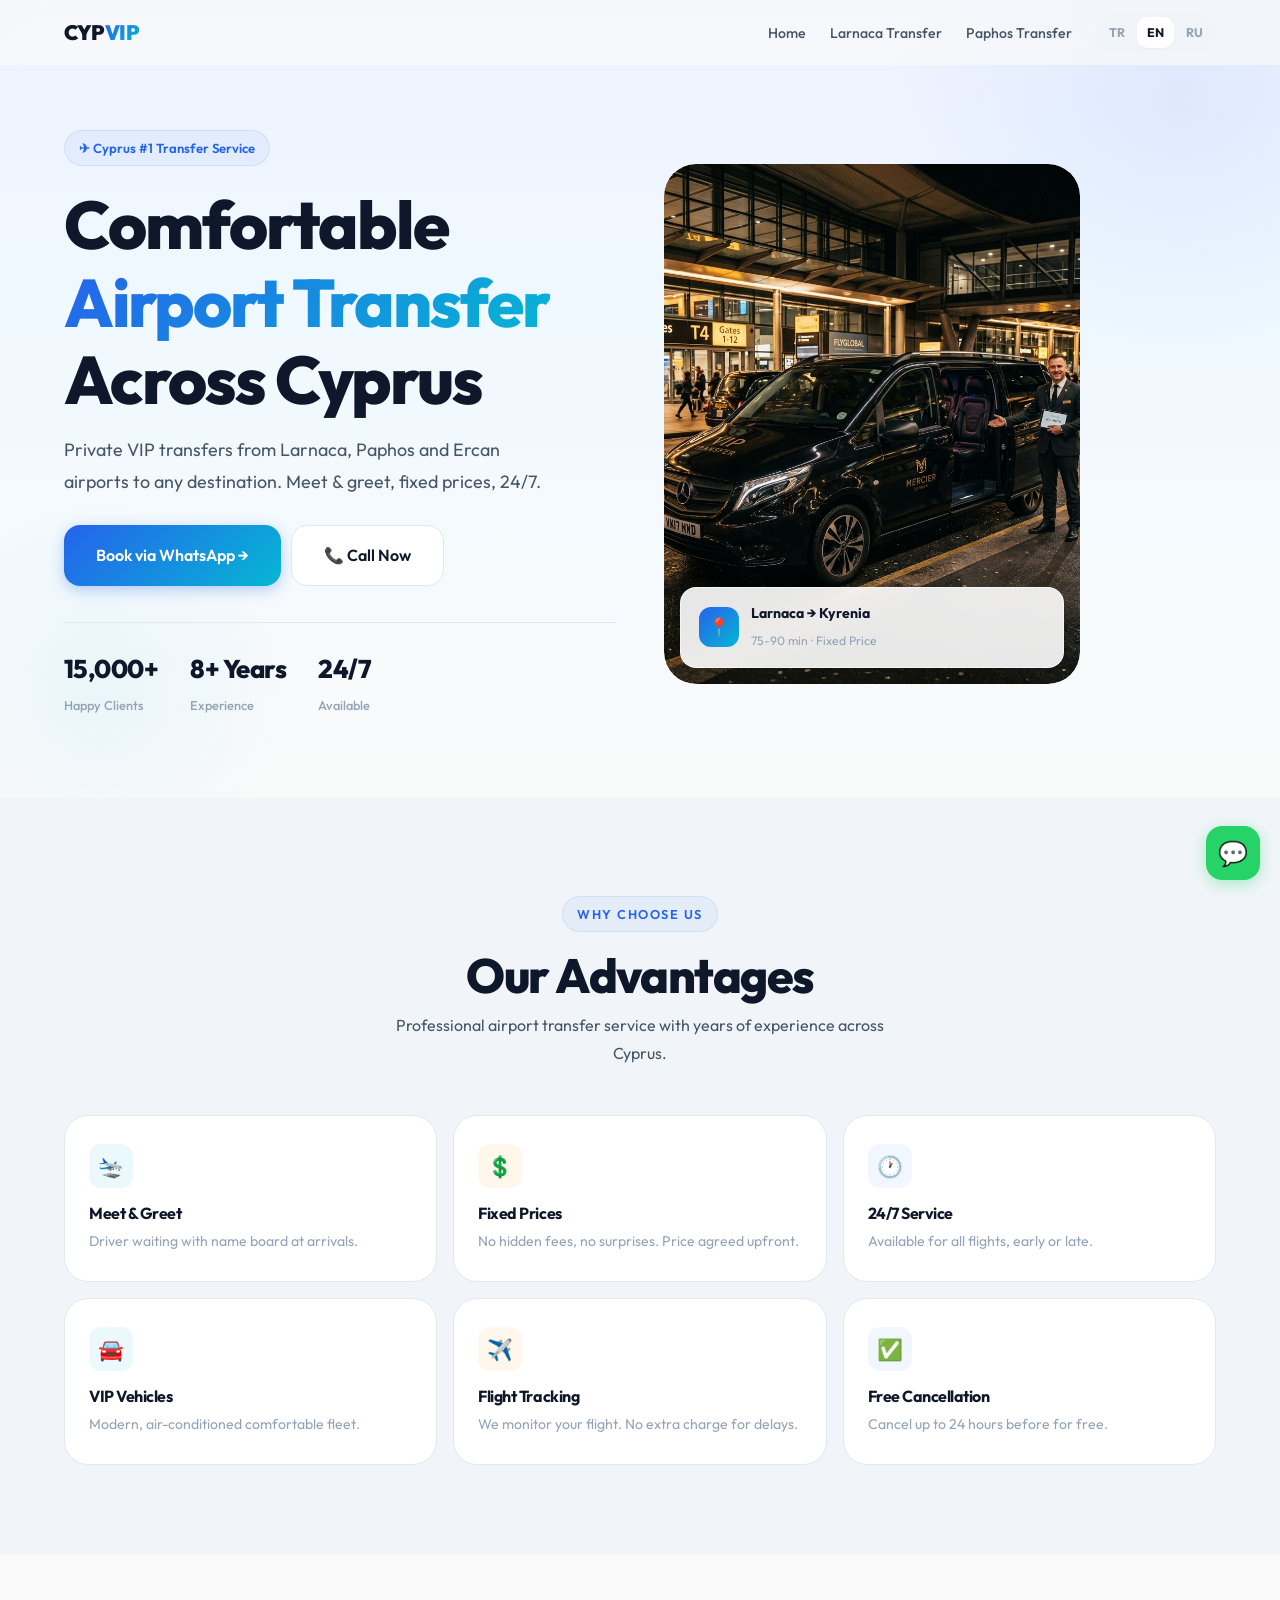
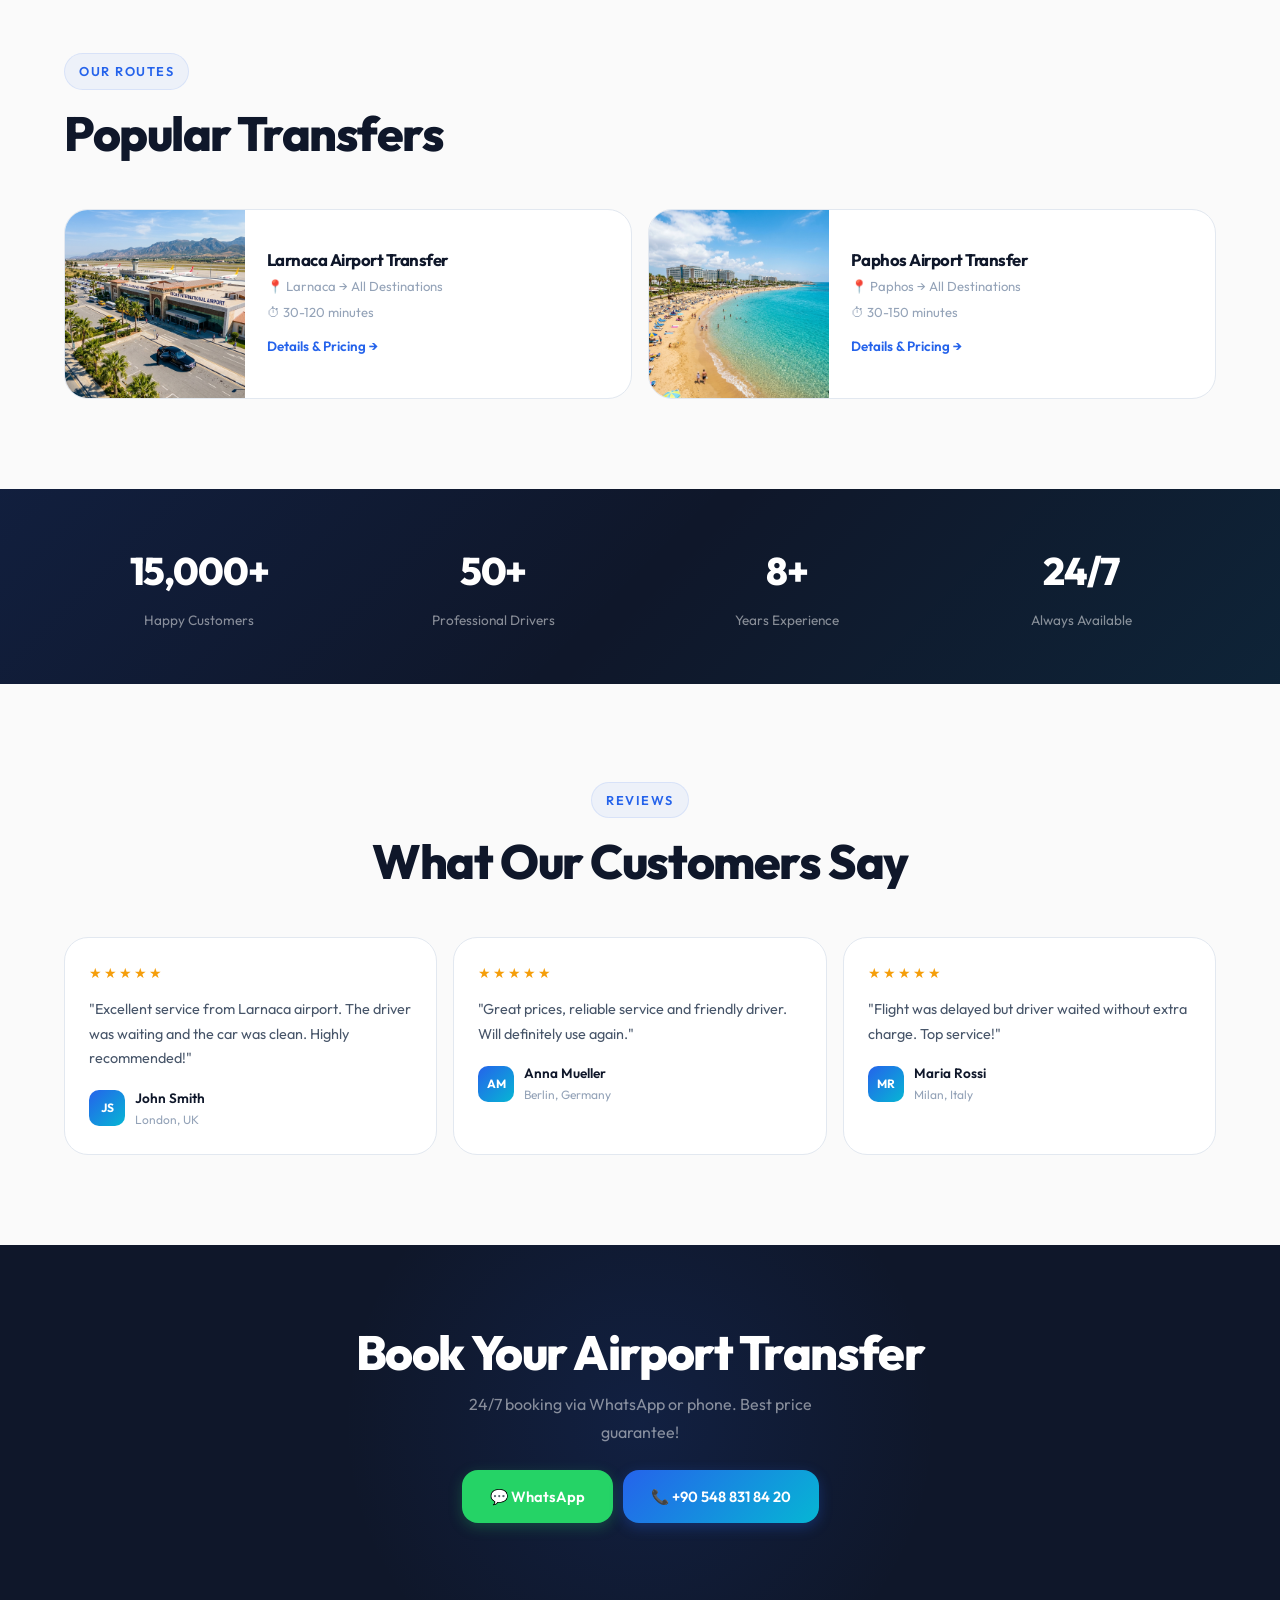
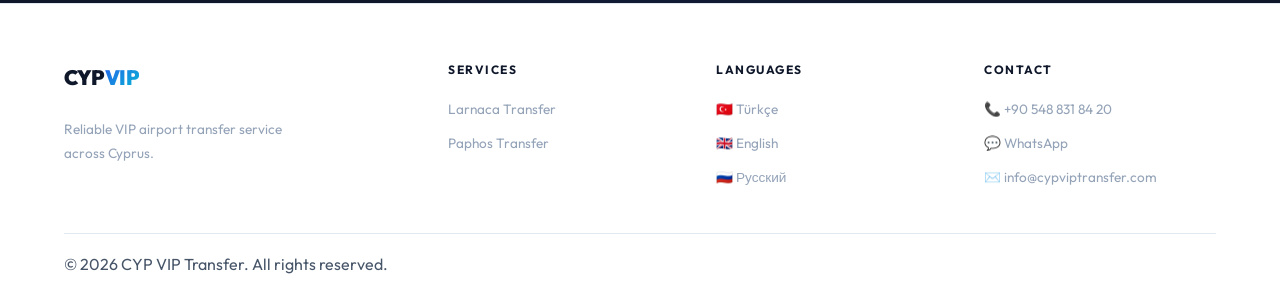
==== en/index.html @ f8912bef "Add files via upload" ====
<!DOCTYPE html>
<html lang="en">
<head>
  <meta charset="UTF-8">
  <meta name="viewport" content="width=device-width, initial-scale=1.0">
  <title>Cyprus Airport Transfer | VIP Airport Transfer Service | CYP VIP Transfer</title>
  <meta name="description" content="Cyprus airport transfer service. Larnaca airport transfer, Paphos airport transfer, Ercan airport transfer. Reliable VIP transfers across Cyprus.">
  <meta name="keywords" content="cyprus airport transfer, larnaca airport transfer, paphos airport transfer, ercan airport transfer">
  <meta name="robots" content="index, follow">
  <link rel="canonical" href="https://cypviptransfer.com/en/">
  <meta property="og:title" content="Cyprus Airport Transfer | CYP VIP Transfer">
  <meta property="og:description" content="Professional VIP airport transfer service in Cyprus. 24/7 service.">
  <meta property="og:url" content="https://cypviptransfer.com/en/">
  <meta property="og:type" content="website">
  <meta property="og:locale" content="en_US">
  <link rel="alternate" hreflang="tr" href="https://cypviptransfer.com/">
  <link rel="alternate" hreflang="en" href="https://cypviptransfer.com/en/">
  <link rel="alternate" hreflang="ru" href="https://cypviptransfer.com/ru/">
  <link rel="stylesheet" href="../style.css">
  <script type="application/ld+json">{"@context":"https://schema.org","@type":"LocalBusiness","name":"CYP VIP Transfer","url":"https://cypviptransfer.com","telephone":"+905488318420","areaServed":["Cyprus","Larnaca","Paphos","Ercan"],"serviceType":["Airport Transfer","VIP Transfer"],"openingHours":"Mo-Su 00:00-23:59"}</script>
</head>
<body>
<nav class="navbar" id="navbar"><div class="container nav-inner"><a href="/en/" class="nav-logo">CYP<span>VIP</span></a><ul class="nav-links" id="navLinks"><li><a href="/en/">Home</a></li><li><a href="/en/larnaca-airport-transfer.html">Larnaca Transfer</a></li><li><a href="/en/paphos-airport-transfer.html">Paphos Transfer</a></li><li><div class="lang-switcher"><a href="/">TR</a><a href="/en/" class="active">EN</a><a href="/ru/">RU</a></div></li></ul><button class="menu-toggle" id="menuToggle" aria-label="Menu"><span></span><span></span><span></span></button></div></nav>

<section class="hero">
  <div class="container hero-grid">
    <div class="hero-content">
      <div class="hero-tag">✈ Cyprus #1 Transfer Service</div>
      <h1>Comfortable <span class="gradient-text">Airport Transfer</span> Across Cyprus</h1>
      <p>Private VIP transfers from Larnaca, Paphos and Ercan airports to any destination. Meet & greet, fixed prices, 24/7.</p>
      <div class="hero-buttons">
        <a href="https://wa.me/905488318420?text=Hello,%20I%20need%20an%20airport%20transfer." class="btn btn-primary">Book via WhatsApp →</a>
        <a href="tel:+905488318420" class="btn btn-outline">📞 Call Now</a>
      </div>
      <div class="hero-stats">
        <div class="hero-stat-item"><strong>15,000+</strong><span>Happy Clients</span></div>
        <div class="hero-stat-item"><strong>8+ Years</strong><span>Experience</span></div>
        <div class="hero-stat-item"><strong>24/7</strong><span>Available</span></div>
      </div>
    </div>
    <div class="hero-visual">
      <img src="../images/hero-bg.png" alt="Cyprus VIP airport transfer vehicle" width="600" height="750">
      <div class="hero-float-card">
        <div class="hero-float-icon">📍</div>
        <div class="hf-text"><strong>Larnaca → Kyrenia</strong><span>75-90 min · Fixed Price</span></div>
      </div>
    </div>
  </div>
</section>

<section class="section section-alt">
  <div class="container">
    <div class="section-header center fade-up"><p class="section-label">Why Choose Us</p><h2>Our Advantages</h2><p>Professional airport transfer service with years of experience across Cyprus.</p></div>
    <div class="services-grid">
      <div class="service-card fade-up"><div class="service-icon teal">🛬</div><h3>Meet & Greet</h3><p>Driver waiting with name board at arrivals.</p></div>
      <div class="service-card fade-up"><div class="service-icon orange">💲</div><h3>Fixed Prices</h3><p>No hidden fees, no surprises. Price agreed upfront.</p></div>
      <div class="service-card fade-up"><div class="service-icon blue">🕐</div><h3>24/7 Service</h3><p>Available for all flights, early or late.</p></div>
      <div class="service-card fade-up"><div class="service-icon teal">🚘</div><h3>VIP Vehicles</h3><p>Modern, air-conditioned comfortable fleet.</p></div>
      <div class="service-card fade-up"><div class="service-icon orange">✈️</div><h3>Flight Tracking</h3><p>We monitor your flight. No extra charge for delays.</p></div>
      <div class="service-card fade-up"><div class="service-icon blue">✅</div><h3>Free Cancellation</h3><p>Cancel up to 24 hours before for free.</p></div>
    </div>
  </div>
</section>

<section class="section">
  <div class="container">
    <div class="section-header fade-up"><p class="section-label">Our Routes</p><h2>Popular Transfers</h2></div>
    <div class="routes-grid">
      <a href="/en/larnaca-airport-transfer.html" class="route-card fade-up">
        <div class="route-card-img"><img src="../images/ercan-airport.png" alt="Larnaca Airport Transfer" width="200" height="200"></div>
        <div class="route-card-body"><h3>Larnaca Airport Transfer</h3><div class="route-meta"><span>📍 Larnaca → All Destinations</span><span>⏱ 30-120 minutes</span></div><span class="route-cta">Details & Pricing →</span></div>
      </a>
      <a href="/en/paphos-airport-transfer.html" class="route-card fade-up">
        <div class="route-card-img"><img src="../images/iskele-beach.png" alt="Paphos Airport Transfer" width="200" height="200"></div>
        <div class="route-card-body"><h3>Paphos Airport Transfer</h3><div class="route-meta"><span>📍 Paphos → All Destinations</span><span>⏱ 30-150 minutes</span></div><span class="route-cta">Details & Pricing →</span></div>
      </a>
    </div>
  </div>
</section>

<section class="trust-bar"><div class="container"><div class="trust-grid">
<div class="trust-item fade-up"><strong>15,000+</strong><span>Happy Customers</span></div>
<div class="trust-item fade-up"><strong>50+</strong><span>Professional Drivers</span></div>
<div class="trust-item fade-up"><strong>8+</strong><span>Years Experience</span></div>
<div class="trust-item fade-up"><strong>24/7</strong><span>Always Available</span></div>
</div></div></section>

<section class="section">
  <div class="container">
    <div class="section-header center fade-up"><p class="section-label">Reviews</p><h2>What Our Customers Say</h2></div>
    <div class="testimonials-grid">
      <div class="testimonial-card fade-up"><div class="tc-stars">★★★★★</div><p class="tc-text">"Excellent service from Larnaca airport. The driver was waiting and the car was clean. Highly recommended!"</p><div class="tc-author"><div class="tc-avatar">JS</div><div><div class="tc-name">John Smith</div><div class="tc-loc">London, UK</div></div></div></div>
      <div class="testimonial-card fade-up"><div class="tc-stars">★★★★★</div><p class="tc-text">"Great prices, reliable service and friendly driver. Will definitely use again."</p><div class="tc-author"><div class="tc-avatar">AM</div><div><div class="tc-name">Anna Mueller</div><div class="tc-loc">Berlin, Germany</div></div></div></div>
      <div class="testimonial-card fade-up"><div class="tc-stars">★★★★★</div><p class="tc-text">"Flight was delayed but driver waited without extra charge. Top service!"</p><div class="tc-author"><div class="tc-avatar">MR</div><div><div class="tc-name">Maria Rossi</div><div class="tc-loc">Milan, Italy</div></div></div></div>
    </div>
  </div>
</section>

<section class="cta-section"><div class="container"><h2>Book Your Airport Transfer</h2><p>24/7 booking via WhatsApp or phone. Best price guarantee!</p><div class="cta-buttons"><a href="https://wa.me/905488318420" class="btn btn-whatsapp">💬 WhatsApp</a><a href="tel:+905488318420" class="btn btn-primary">📞 +90 548 831 84 20</a></div></div></section>

<footer class="footer"><div class="container"><div class="footer-grid"><div class="footer-brand"><a href="/en/" class="nav-logo">CYP<span>VIP</span></a><p>Reliable VIP airport transfer service across Cyprus.</p></div><div class="footer-col"><h4>Services</h4><ul><li><a href="/en/larnaca-airport-transfer.html">Larnaca Transfer</a></li><li><a href="/en/paphos-airport-transfer.html">Paphos Transfer</a></li></ul></div><div class="footer-col"><h4>Languages</h4><ul><li><a href="/">🇹🇷 Türkçe</a></li><li><a href="/en/">🇬🇧 English</a></li><li><a href="/ru/">🇷🇺 Русский</a></li></ul></div><div class="footer-col"><h4>Contact</h4><ul><li><a href="tel:+905488318420">📞 +90 548 831 84 20</a></li><li><a href="https://wa.me/905488318420">💬 WhatsApp</a></li><li><a href="mailto:info@cypviptransfer.com">✉️ info@cypviptransfer.com</a></li></ul></div></div><div class="footer-bottom"><p>&copy; 2026 CYP VIP Transfer. All rights reserved.</p></div></div></footer>
<a href="https://wa.me/905488318420" class="whatsapp-float" aria-label="WhatsApp" target="_blank" rel="noopener">💬</a>
<script>document.getElementById('menuToggle').addEventListener('click',()=>{document.getElementById('navLinks').classList.toggle('active');});window.addEventListener('scroll',()=>{document.getElementById('navbar').classList.toggle('scrolled',window.scrollY>50);});const o=new IntersectionObserver(e=>{e.forEach(el=>{if(el.isIntersecting){el.target.classList.add('visible');o.unobserve(el.target);}});},{threshold:0.1});document.querySelectorAll('.fade-up').forEach(el=>o.observe(el));</script>
</body>
</html>
---- style.css ----
/* ===== CYP VIP Transfer — Modern 2026 Design ===== */
@import url('https://fonts.googleapis.com/css2?family=Outfit:wght@300;400;500;600;700;800;900&display=swap');

:root {
  --bg: #fafafa;
  --bg-alt: #f1f5f9;
  --bg-card: #ffffff;
  --bg-dark: #0f172a;
  --primary: #0f172a;
  --blue: #2563eb;
  --cyan: #06b6d4;
  --violet: #7c3aed;
  --gradient: linear-gradient(135deg, #2563eb 0%, #06b6d4 100%);
  --gradient-v: linear-gradient(135deg, #7c3aed 0%, #2563eb 100%);
  --gradient-warm: linear-gradient(135deg, #f59e0b 0%, #ef4444 100%);
  --accent: #2563eb;
  --text: #0f172a;
  --text-secondary: #475569;
  --text-muted: #94a3b8;
  --border: #e2e8f0;
  --shadow-sm: 0 1px 2px rgba(0,0,0,0.04);
  --shadow-md: 0 4px 12px rgba(0,0,0,0.06);
  --shadow-lg: 0 8px 30px rgba(0,0,0,0.08);
  --shadow-xl: 0 20px 50px rgba(0,0,0,0.1);
  --shadow-glow: 0 0 40px rgba(37,99,235,0.15);
  --r: 16px;
  --r-lg: 24px;
  --r-xl: 32px;
  --r-full: 100px;
  --t: all 0.3s cubic-bezier(.4,0,.2,1);
  --font: 'Outfit', -apple-system, sans-serif;
}

*,*::before,*::after{box-sizing:border-box;margin:0;padding:0;}
html{scroll-behavior:smooth;}
body{font-family:var(--font);background:var(--bg);color:var(--text);line-height:1.7;overflow-x:hidden;-webkit-font-smoothing:antialiased;}
::-webkit-scrollbar{width:6px;}
::-webkit-scrollbar-track{background:var(--bg);}
::-webkit-scrollbar-thumb{background:var(--border);border-radius:3px;}

.container{max-width:1200px;margin:0 auto;padding:0 24px;}

/* Typography */
h1,h2,h3{font-family:var(--font);color:var(--primary);line-height:1.15;letter-spacing:-0.03em;}
h1{font-size:clamp(2.6rem,6vw,4.2rem);font-weight:800;}
h2{font-size:clamp(2rem,4vw,3rem);font-weight:800;}
h3{font-size:clamp(1.05rem,2vw,1.2rem);font-weight:700;}
p{color:var(--text-secondary);font-size:1rem;line-height:1.75;}
.gradient-text{background:var(--gradient);-webkit-background-clip:text;-webkit-text-fill-color:transparent;background-clip:text;}

.section-label{
  display:inline-flex;align-items:center;gap:6px;
  font-size:0.8rem;font-weight:600;text-transform:uppercase;letter-spacing:1.5px;
  color:var(--blue);background:rgba(37,99,235,0.06);
  padding:6px 14px;border-radius:var(--r-full);border:1px solid rgba(37,99,235,0.1);
  margin-bottom:16px;
}

/* Buttons */
.btn{
  display:inline-flex;align-items:center;gap:8px;
  padding:14px 28px;border-radius:var(--r);
  font-family:var(--font);font-weight:600;font-size:0.92rem;
  text-decoration:none;cursor:pointer;border:none;transition:var(--t);
}
.btn-primary{
  background:var(--gradient);color:#fff;
  box-shadow:0 4px 14px rgba(37,99,235,0.3);
}
.btn-primary:hover{transform:translateY(-2px);box-shadow:0 8px 24px rgba(37,99,235,0.4);}
.btn-dark{background:var(--primary);color:#fff;}
.btn-dark:hover{background:#1e293b;transform:translateY(-2px);}
.btn-outline{
  background:var(--bg-card);color:var(--text);
  border:1.5px solid var(--border);
}
.btn-outline:hover{border-color:var(--blue);color:var(--blue);transform:translateY(-1px);}
.btn-whatsapp{
  background:#25d366;color:#fff;
  box-shadow:0 4px 14px rgba(37,211,102,0.25);
}
.btn-whatsapp:hover{background:#1fb855;transform:translateY(-2px);box-shadow:0 8px 20px rgba(37,211,102,0.35);}
.btn-sm{padding:10px 20px;font-size:0.85rem;border-radius:12px;}

/* Navigation */
.navbar{
  position:fixed;top:0;left:0;right:0;z-index:1000;
  padding:14px 0;transition:var(--t);
  background:rgba(250,250,250,0.7);backdrop-filter:blur(20px);-webkit-backdrop-filter:blur(20px);
}
.navbar.scrolled{padding:10px 0;background:rgba(250,250,250,0.92);box-shadow:0 1px 0 var(--border);}
.nav-inner{display:flex;align-items:center;justify-content:space-between;}
.nav-logo{
  font-size:1.3rem;font-weight:900;text-decoration:none;color:var(--primary);
  letter-spacing:-0.5px;
}
.nav-logo span{background:var(--gradient);-webkit-background-clip:text;-webkit-text-fill-color:transparent;}
.nav-links{display:flex;align-items:center;gap:24px;list-style:none;}
.nav-links a{color:var(--text-secondary);text-decoration:none;font-weight:500;font-size:0.88rem;transition:var(--t);}
.nav-links a:hover{color:var(--blue);}
.lang-switcher{display:flex;gap:2px;background:var(--bg-alt);border-radius:var(--r);padding:3px;}
.lang-switcher a{padding:5px 10px;border-radius:10px;font-size:0.78rem;font-weight:700;text-decoration:none;color:var(--text-muted);transition:var(--t);}
.lang-switcher a.active{background:#fff;color:var(--primary);box-shadow:var(--shadow-sm);}
.menu-toggle{display:none;background:none;border:none;cursor:pointer;padding:8px;}
.menu-toggle span{display:block;width:22px;height:2px;background:var(--primary);margin:5px 0;border-radius:2px;transition:var(--t);}

/* Hero */
.hero{
  padding:130px 0 80px;position:relative;overflow:hidden;
  background:linear-gradient(180deg,#eef2ff 0%,#f0f9ff 40%,var(--bg) 100%);
}
.hero::before{
  content:'';position:absolute;top:-200px;right:-200px;width:600px;height:600px;
  border-radius:50%;background:radial-gradient(circle,rgba(37,99,235,0.08) 0%,transparent 70%);
  pointer-events:none;
}
.hero::after{
  content:'';position:absolute;bottom:-100px;left:-100px;width:400px;height:400px;
  border-radius:50%;background:radial-gradient(circle,rgba(6,182,212,0.06) 0%,transparent 70%);
  pointer-events:none;
}
.hero-grid{display:grid;grid-template-columns:1fr 1fr;gap:48px;align-items:center;}
.hero-content{position:relative;z-index:2;}
.hero-tag{
  display:inline-flex;align-items:center;gap:6px;
  padding:6px 14px;border-radius:var(--r-full);font-size:0.82rem;
  background:rgba(37,99,235,0.06);color:var(--blue);font-weight:600;
  margin-bottom:20px;border:1px solid rgba(37,99,235,0.1);
}
.hero h1{margin-bottom:16px;}
.hero p{font-size:1.12rem;margin-bottom:28px;max-width:480px;color:var(--text-secondary);}
.hero-buttons{display:flex;gap:10px;flex-wrap:wrap;margin-bottom:36px;}
.hero-stats{display:flex;gap:32px;padding-top:24px;border-top:1px solid var(--border);}
.hero-stat-item strong{display:block;font-size:1.6rem;font-weight:800;color:var(--primary);letter-spacing:-0.02em;}
.hero-stat-item span{font-size:0.8rem;color:var(--text-muted);font-weight:500;}

.hero-visual{position:relative;border-radius:var(--r-xl);overflow:hidden;aspect-ratio:4/5;max-height:520px;}
.hero-visual img{width:100%;height:100%;object-fit:cover;border-radius:var(--r-xl);}
.hero-float-card{
  position:absolute;bottom:16px;left:16px;right:16px;
  background:rgba(255,255,255,0.9);backdrop-filter:blur(12px);-webkit-backdrop-filter:blur(12px);
  border-radius:var(--r);padding:14px 18px;box-shadow:var(--shadow-lg);
  display:flex;align-items:center;gap:12px;border:1px solid rgba(255,255,255,0.6);
}
.hero-float-icon{
  width:40px;height:40px;border-radius:12px;background:var(--gradient);
  display:flex;align-items:center;justify-content:center;font-size:1.1rem;flex-shrink:0;
}
.hero-float-card .hf-text strong{display:block;font-size:0.88rem;color:var(--text);}
.hero-float-card .hf-text span{font-size:0.76rem;color:var(--text-muted);}

/* Section */
.section{padding:90px 0;}
.section-header{margin-bottom:48px;}
.section-header.center{text-align:center;}
.section-header p{max-width:520px;margin-top:8px;}
.section-header.center p{margin-left:auto;margin-right:auto;}
.section-alt{background:var(--bg-alt);}

/* Services Grid — Bento style */
.services-grid{display:grid;grid-template-columns:repeat(3,1fr);gap:16px;}
.service-card{
  background:var(--bg-card);border:1px solid var(--border);
  border-radius:var(--r-lg);padding:28px 24px;
  transition:var(--t);position:relative;overflow:hidden;
}
.service-card::before{
  content:'';position:absolute;inset:0;border-radius:var(--r-lg);
  background:var(--gradient);opacity:0;transition:opacity 0.3s ease;z-index:0;
}
.service-card:hover{border-color:transparent;box-shadow:var(--shadow-glow);transform:translateY(-4px);}
.service-card:hover::before{opacity:0.03;}
.service-card>*{position:relative;z-index:1;}
.service-icon{
  width:44px;height:44px;border-radius:12px;
  display:flex;align-items:center;justify-content:center;
  margin-bottom:16px;font-size:1.3rem;
}
.service-icon.teal{background:rgba(6,182,212,0.08);}
.service-icon.orange{background:rgba(245,158,11,0.08);}
.service-icon.blue{background:rgba(37,99,235,0.06);}
.service-card h3{margin-bottom:6px;font-size:1rem;}
.service-card p{font-size:0.88rem;color:var(--text-muted);}

/* Route Cards */
.routes-grid{display:grid;grid-template-columns:repeat(2,1fr);gap:16px;}
.route-card{
  background:var(--bg-card);border:1px solid var(--border);
  border-radius:var(--r-lg);overflow:hidden;transition:var(--t);
  text-decoration:none;color:inherit;display:grid;grid-template-columns:180px 1fr;
}
.route-card:hover{box-shadow:var(--shadow-xl);border-color:transparent;transform:translateY(-3px);}
.route-card-img{overflow:hidden;}
.route-card-img img{width:100%;height:100%;object-fit:cover;transition:transform 0.5s ease;min-height:180px;}
.route-card:hover .route-card-img img{transform:scale(1.08);}
.route-card-body{padding:22px;display:flex;flex-direction:column;justify-content:center;}
.route-card-body h3{margin-bottom:6px;font-size:1.05rem;}
.route-meta{display:flex;flex-direction:column;gap:3px;margin-bottom:12px;}
.route-meta span{font-size:0.82rem;color:var(--text-muted);display:flex;align-items:center;gap:5px;}
.route-cta{font-size:0.84rem;font-weight:600;color:var(--blue);display:inline-flex;align-items:center;gap:4px;transition:var(--t);}
.route-card:hover .route-cta{gap:8px;}

/* Trust Bar */
.trust-bar{
  background:var(--bg-dark);padding:50px 0;color:#fff;
  position:relative;overflow:hidden;
}
.trust-bar::before{
  content:'';position:absolute;inset:0;
  background:linear-gradient(135deg,rgba(37,99,235,0.1) 0%,transparent 50%,rgba(6,182,212,0.08) 100%);
}
.trust-grid{display:grid;grid-template-columns:repeat(4,1fr);gap:24px;text-align:center;position:relative;z-index:1;}
.trust-item strong{display:block;font-size:2.4rem;font-weight:800;letter-spacing:-0.03em;margin-bottom:2px;}
.trust-item span{font-size:0.85rem;opacity:0.5;font-weight:400;}

/* Testimonials */
.testimonials-grid{display:grid;grid-template-columns:repeat(3,1fr);gap:16px;}
.testimonial-card{
  background:var(--bg-card);border:1px solid var(--border);
  border-radius:var(--r-lg);padding:24px;transition:var(--t);
}
.testimonial-card:hover{box-shadow:var(--shadow-md);transform:translateY(-2px);}
.tc-stars{color:#f59e0b;font-size:0.85rem;margin-bottom:12px;letter-spacing:2px;}
.tc-text{font-size:0.9rem;color:var(--text-secondary);margin-bottom:16px;line-height:1.7;}
.tc-author{display:flex;align-items:center;gap:10px;}
.tc-avatar{
  width:36px;height:36px;border-radius:10px;
  background:var(--gradient);display:flex;align-items:center;justify-content:center;
  font-weight:700;font-size:0.75rem;color:#fff;
}
.tc-name{font-weight:600;font-size:0.85rem;}
.tc-loc{font-size:0.75rem;color:var(--text-muted);}

/* FAQ */
.faq-grid{display:grid;grid-template-columns:1fr 1fr;gap:48px;align-items:start;}
.faq-list{display:flex;flex-direction:column;gap:8px;}
.faq-item{border:1px solid var(--border);border-radius:var(--r);background:var(--bg-card);overflow:hidden;}
.faq-question{
  width:100%;padding:16px 20px;background:none;border:none;
  color:var(--text);font-size:0.92rem;font-weight:600;text-align:left;
  cursor:pointer;display:flex;justify-content:space-between;align-items:center;
  font-family:var(--font);transition:var(--t);
}
.faq-question:hover{color:var(--blue);}
.faq-question .icon{font-size:1.1rem;transition:transform 0.3s ease;color:var(--blue);font-weight:300;}
.faq-item.active .faq-question .icon{transform:rotate(45deg);}
.faq-answer{max-height:0;overflow:hidden;transition:max-height 0.35s ease;padding:0 20px;}
.faq-item.active .faq-answer{max-height:200px;padding:0 20px 16px;}
.faq-answer p{font-size:0.88rem;color:var(--text-muted);}

/* CTA */
.cta-section{
  background:var(--bg-dark);padding:80px 0;text-align:center;
  position:relative;overflow:hidden;
}
.cta-section::before{
  content:'';position:absolute;top:50%;left:50%;transform:translate(-50%,-50%);
  width:600px;height:600px;border-radius:50%;
  background:radial-gradient(circle,rgba(37,99,235,0.12) 0%,transparent 70%);
  pointer-events:none;
}
.cta-section h2{color:#fff;margin-bottom:10px;position:relative;z-index:1;}
.cta-section p{color:rgba(255,255,255,0.5);margin-bottom:24px;max-width:420px;margin-left:auto;margin-right:auto;position:relative;z-index:1;}
.cta-buttons{display:flex;gap:10px;justify-content:center;flex-wrap:wrap;position:relative;z-index:1;}

/* Footer */
.footer{background:#fff;border-top:1px solid var(--border);padding:56px 0 20px;}
.footer-grid{display:grid;grid-template-columns:1.5fr 1fr 1fr 1fr;gap:36px;margin-bottom:36px;}
.footer-brand .nav-logo{margin-bottom:12px;display:inline-block;}
.footer-brand p{font-size:0.85rem;color:var(--text-muted);max-width:260px;margin-top:10px;}
.footer-col h4{font-size:0.75rem;font-weight:700;text-transform:uppercase;letter-spacing:1.5px;color:var(--text);margin-bottom:14px;}
.footer-col ul{list-style:none;}
.footer-col ul li{margin-bottom:7px;}
.footer-col ul li a{color:var(--text-muted);text-decoration:none;font-size:0.85rem;transition:var(--t);}
.footer-col ul li a:hover{color:var(--blue);}
.footer-bottom{border-top:1px solid var(--border);padding-top:16px;display:flex;justify-content:space-between;align-items:center;font-size:0.8rem;color:var(--text-muted);}

/* Page Hero (sub pages) */
.page-hero{
  padding:130px 0 50px;position:relative;
  background:linear-gradient(180deg,#eef2ff 0%,var(--bg) 100%);
}
.page-hero::before{
  content:'';position:absolute;top:-150px;right:-150px;width:400px;height:400px;
  border-radius:50%;background:radial-gradient(circle,rgba(37,99,235,0.06) 0%,transparent 70%);
  pointer-events:none;
}
.page-hero-content{max-width:640px;position:relative;z-index:1;}
.breadcrumb{display:flex;align-items:center;gap:6px;margin-bottom:12px;font-size:0.84rem;}
.breadcrumb a{color:var(--blue);text-decoration:none;font-weight:500;}
.breadcrumb span{color:var(--text-muted);}

/* Content */
.content-section{padding:60px 0;}
.content-grid{display:grid;grid-template-columns:1fr 320px;gap:48px;}
.content-main h2{margin-bottom:14px;font-size:1.6rem;}
.content-main h3{margin:24px 0 8px;font-size:1.1rem;color:var(--primary);}
.content-main p{margin-bottom:12px;}
.content-main ul{margin:12px 0;padding-left:20px;}
.content-main ul li{color:var(--text-secondary);margin-bottom:6px;font-size:0.92rem;}
.content-main ul li::marker{color:var(--blue);}
.sidebar-card{
  background:var(--bg-card);border:1px solid var(--border);
  border-radius:var(--r-lg);padding:22px;margin-bottom:16px;
  position:sticky;top:84px;
}
.sidebar-card h4{font-size:0.9rem;font-weight:700;color:var(--primary);margin-bottom:12px;}
.sidebar-card ul{list-style:none;}
.sidebar-card ul li{margin-bottom:7px;}
.sidebar-card ul li a{color:var(--text-muted);text-decoration:none;font-size:0.85rem;transition:var(--t);}
.sidebar-card ul li a:hover{color:var(--blue);}

/* WhatsApp Float */
.whatsapp-float{
  position:fixed;bottom:20px;right:20px;z-index:999;
  width:54px;height:54px;border-radius:16px;
  background:#25d366;display:flex;align-items:center;justify-content:center;
  box-shadow:0 4px 16px rgba(37,211,102,0.35);transition:var(--t);
  text-decoration:none;font-size:1.5rem;color:#fff;
}
.whatsapp-float:hover{transform:scale(1.08) translateY(-2px);box-shadow:0 8px 24px rgba(37,211,102,0.4);}

/* Animations */
.fade-up{opacity:0;transform:translateY(20px);transition:opacity 0.5s ease,transform 0.5s ease;}
.fade-up.visible{opacity:1;transform:translateY(0);}

.sr-only{position:absolute;width:1px;height:1px;padding:0;margin:-1px;overflow:hidden;clip:rect(0,0,0,0);white-space:nowrap;border:0;}

/* === Google Ads CTR Boosters === */

/* Urgency Top Banner */
.urgency-bar{
  background:linear-gradient(90deg,#0f172a 0%,#1e3a5f 50%,#0f172a 100%);
  background-size:200% 100%;animation:urgencySlide 4s ease infinite;
  color:#fff;text-align:center;padding:10px 16px;font-size:0.85rem;font-weight:600;
  position:relative;z-index:1001;letter-spacing:0.2px;
}
.urgency-bar .urgency-highlight{color:#fbbf24;font-weight:800;}
.urgency-bar .urgency-cta{color:#38bdf8;text-decoration:underline;margin-left:8px;cursor:pointer;}
@keyframes urgencySlide{0%,100%{background-position:0% 50%;}50%{background-position:100% 50%;}}

/* Navbar offset when urgency bar present */
body.has-urgency .navbar{top:40px;}
body.has-urgency .hero{padding-top:170px;}
body.has-urgency .page-hero{padding-top:170px;}

/* Trust Badges Row (above fold) */
.trust-badges{
  display:flex;align-items:center;justify-content:center;gap:24px;flex-wrap:wrap;
  padding:16px 0;border-bottom:1px solid var(--border);background:var(--bg-card);
}
.trust-badge{
  display:flex;align-items:center;gap:6px;font-size:0.82rem;
  color:var(--text-secondary);font-weight:500;
}
.trust-badge .badge-icon{font-size:1.1rem;}
.trust-badge strong{color:var(--text);font-weight:700;}

/* Promo/Discount Badge */
.promo-badge{
  display:inline-flex;align-items:center;gap:5px;
  padding:4px 12px;border-radius:var(--r-full);font-size:0.75rem;font-weight:700;
  background:linear-gradient(135deg,#fbbf24,#f59e0b);color:#0f172a;
  animation:promoPulse 2s ease-in-out infinite;
}
@keyframes promoPulse{0%,100%{box-shadow:0 0 0 0 rgba(251,191,36,0.4);}50%{box-shadow:0 0 0 6px rgba(251,191,36,0);}}

/* CTA Pulse Animation */
.btn-pulse{animation:ctaPulse 2.5s ease-in-out infinite;}
@keyframes ctaPulse{0%,100%{box-shadow:0 4px 14px rgba(37,99,235,0.3);}50%{box-shadow:0 4px 24px rgba(37,99,235,0.5),0 0 0 8px rgba(37,99,235,0.08);}}
.btn-whatsapp.btn-pulse{animation:whatsappPulse 2.5s ease-in-out infinite;}
@keyframes whatsappPulse{0%,100%{box-shadow:0 4px 14px rgba(37,211,102,0.25);}50%{box-shadow:0 4px 24px rgba(37,211,102,0.45),0 0 0 8px rgba(37,211,102,0.08);}}

/* Hero CTA - Larger for Ads */
.hero-buttons .btn{padding:16px 32px;font-size:1rem;}

/* Sticky Mobile CTA Bar */
.sticky-cta{
  display:none;position:fixed;bottom:0;left:0;right:0;z-index:998;
  background:rgba(255,255,255,0.95);backdrop-filter:blur(16px);-webkit-backdrop-filter:blur(16px);
  border-top:1px solid var(--border);padding:10px 16px;
  box-shadow:0 -4px 16px rgba(0,0,0,0.08);
}
.sticky-cta-inner{display:flex;gap:8px;max-width:600px;margin:0 auto;}
.sticky-cta .btn{flex:1;justify-content:center;padding:14px 12px;font-size:0.88rem;border-radius:12px;}
body.has-sticky .whatsapp-float{bottom:80px;}

/* Conversion Form Compact */
.quick-form{
  background:var(--bg-card);border:1px solid var(--border);border-radius:var(--r-lg);
  padding:24px;margin-top:20px;
}
.quick-form h4{font-size:0.95rem;font-weight:700;margin-bottom:12px;color:var(--primary);}
.quick-form .form-row{display:flex;gap:8px;margin-bottom:8px;}
.quick-form input,.quick-form select{
  flex:1;padding:12px 14px;border:1.5px solid var(--border);border-radius:12px;
  font-family:var(--font);font-size:0.88rem;outline:none;transition:var(--t);
  background:var(--bg);
}
.quick-form input:focus,.quick-form select:focus{border-color:var(--blue);box-shadow:0 0 0 3px rgba(37,99,235,0.08);}
.quick-form .btn{width:100%;justify-content:center;margin-top:4px;}

/* Price Tag */
.price-tag{
  display:inline-flex;align-items:baseline;gap:4px;
  font-size:1.4rem;font-weight:800;color:var(--primary);
}
.price-tag .currency{font-size:0.9rem;font-weight:600;color:var(--text-muted);}
.price-tag .from{font-size:0.78rem;font-weight:500;color:var(--text-muted);}

/* Responsive */
@media(max-width:992px){
  .nav-links{display:none;}
  .menu-toggle{display:block;}
  .nav-links.active{display:flex;flex-direction:column;position:absolute;top:100%;left:0;right:0;background:rgba(250,250,250,0.98);backdrop-filter:blur(20px);padding:16px 24px;gap:14px;border-bottom:1px solid var(--border);}
  .hero-grid{grid-template-columns:1fr;gap:32px;}
  .hero-visual{max-height:340px;aspect-ratio:16/10;}
  .services-grid{grid-template-columns:repeat(2,1fr);}
  .routes-grid{grid-template-columns:1fr;}
  .route-card{grid-template-columns:150px 1fr;}
  .trust-grid{grid-template-columns:repeat(2,1fr);}
  .testimonials-grid{grid-template-columns:1fr;}
  .faq-grid{grid-template-columns:1fr;}
  .footer-grid{grid-template-columns:1fr 1fr;}
  .content-grid{grid-template-columns:1fr;}
  .sticky-cta{display:block;}
}
@media(max-width:600px){
  .hero-grid{text-align:center;}
  .hero p{margin-left:auto;margin-right:auto;}
  .hero-buttons{justify-content:center;}
  .hero-stats{justify-content:center;flex-wrap:wrap;gap:20px;}
  .hero-visual{aspect-ratio:1/1;max-height:300px;}
  .services-grid{grid-template-columns:1fr;}
  .route-card{grid-template-columns:1fr;}
  .route-card-img img{max-height:160px;}
  .trust-grid{grid-template-columns:repeat(2,1fr);}
  .footer-grid{grid-template-columns:1fr;}
  .footer-bottom{flex-direction:column;gap:6px;text-align:center;}
  .cta-buttons{flex-direction:column;align-items:center;}
}
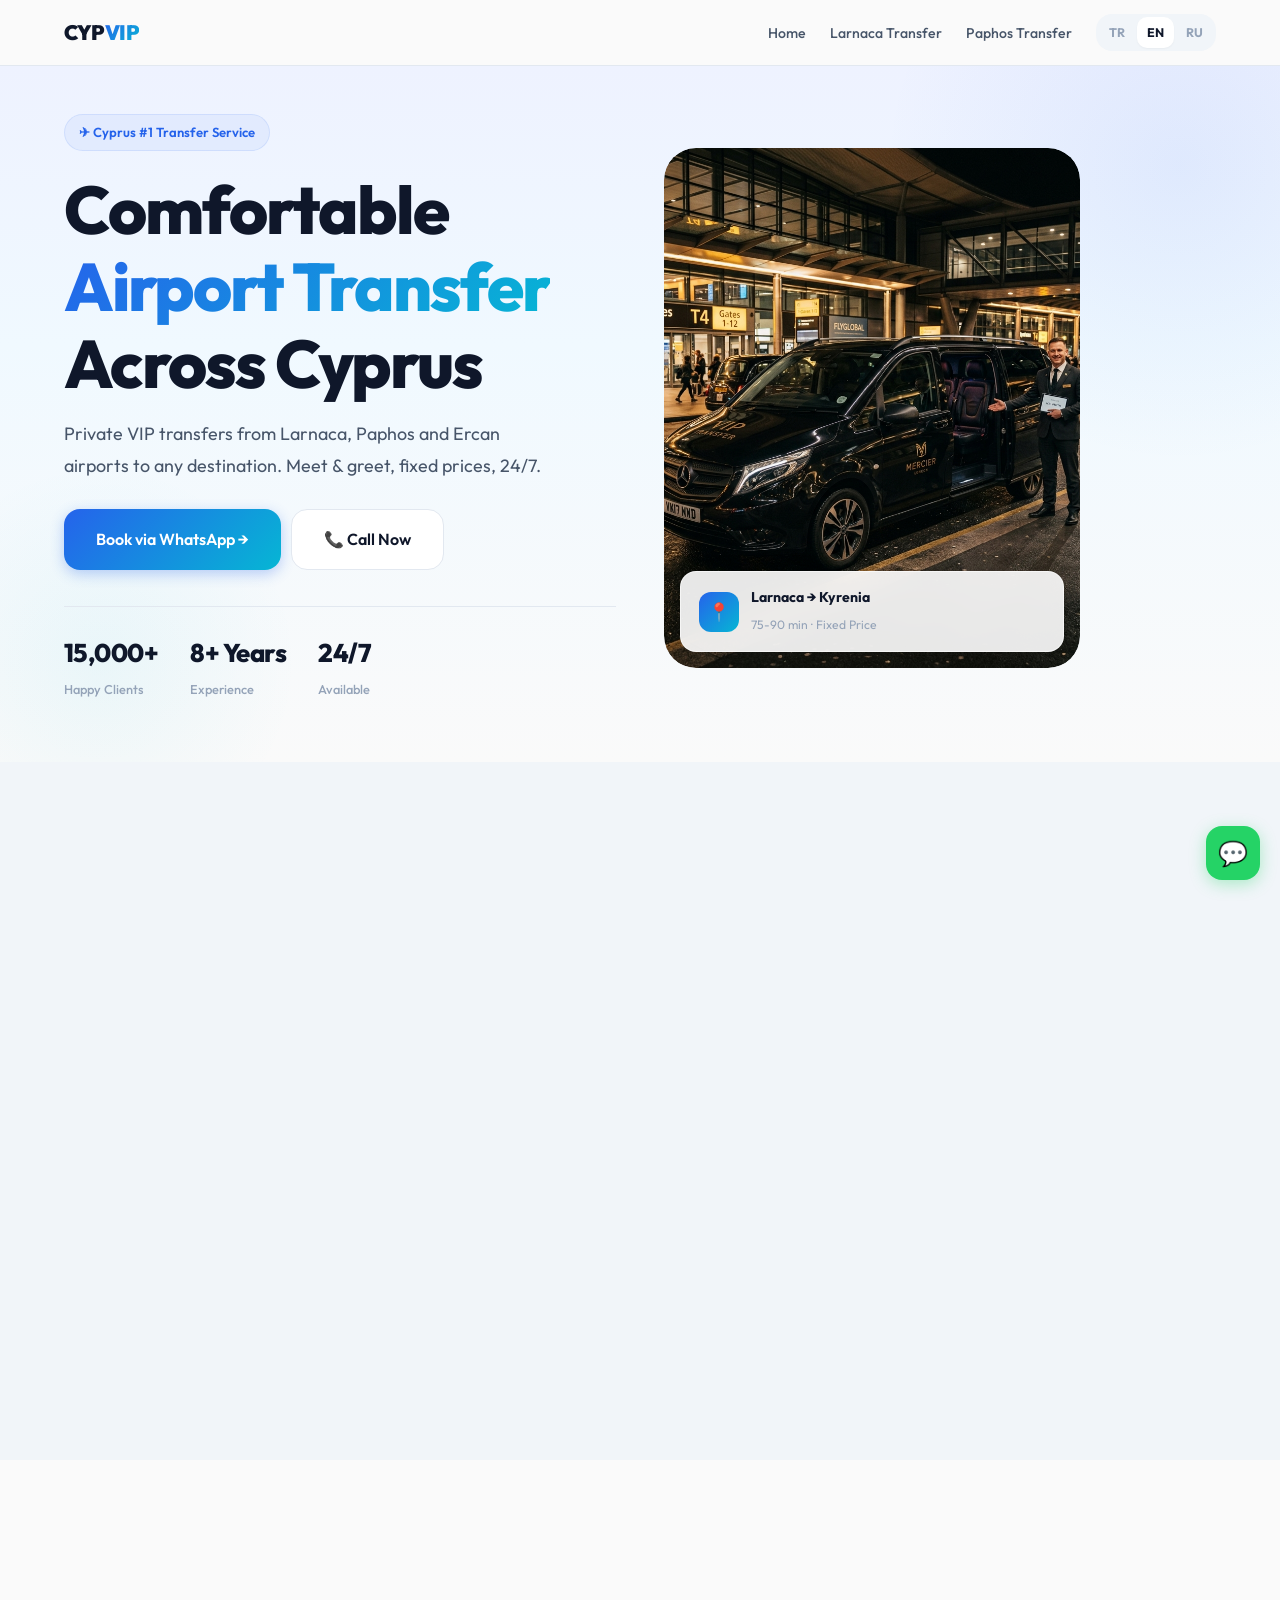
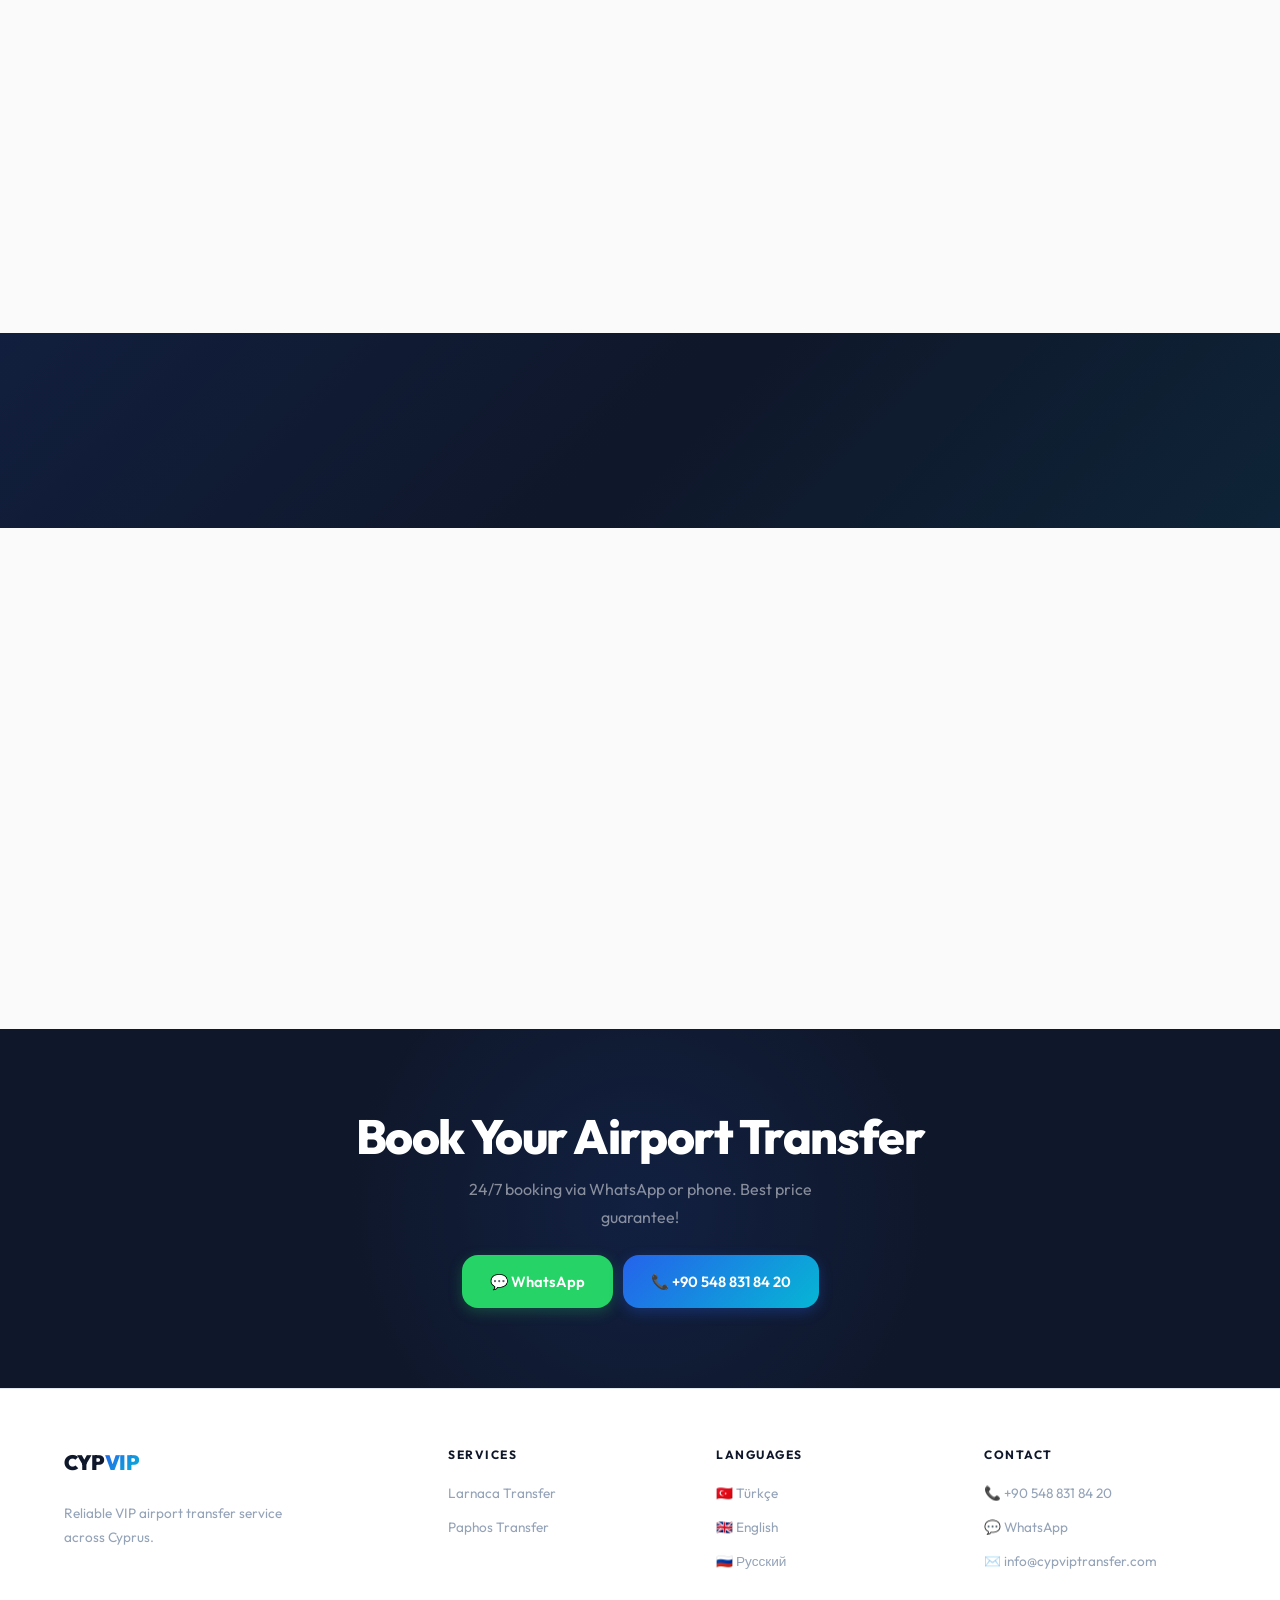
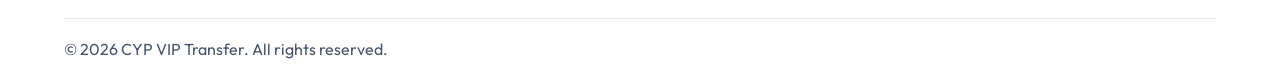
==== commit 11ecd7a7: "Add files via upload" ====
--- a/en/index.html
+++ b/en/index.html
@@ -100,6 +100,5 @@
 
 <footer class="footer"><div class="container"><div class="footer-grid"><div class="footer-brand"><a href="/en/" class="nav-logo">CYP<span>VIP</span></a><p>Reliable VIP airport transfer service across Cyprus.</p></div><div class="footer-col"><h4>Services</h4><ul><li><a href="/en/larnaca-airport-transfer.html">Larnaca Transfer</a></li><li><a href="/en/paphos-airport-transfer.html">Paphos Transfer</a></li></ul></div><div class="footer-col"><h4>Languages</h4><ul><li><a href="/">🇹🇷 Türkçe</a></li><li><a href="/en/">🇬🇧 English</a></li><li><a href="/ru/">🇷🇺 Русский</a></li></ul></div><div class="footer-col"><h4>Contact</h4><ul><li><a href="tel:+905488318420">📞 +90 548 831 84 20</a></li><li><a href="https://wa.me/905488318420">💬 WhatsApp</a></li><li><a href="mailto:info@cypviptransfer.com">✉️ info@cypviptransfer.com</a></li></ul></div></div><div class="footer-bottom"><p>&copy; 2026 CYP VIP Transfer. All rights reserved.</p></div></div></footer>
 <a href="https://wa.me/905488318420" class="whatsapp-float" aria-label="WhatsApp" target="_blank" rel="noopener">💬</a>
-<script>document.getElementById('menuToggle').addEventListener('click',()=>{document.getElementById('navLinks').classList.toggle('active');});window.addEventListener('scroll',()=>{document.getElementById('navbar').classList.toggle('scrolled',window.scrollY>50);});const o=new IntersectionObserver(e=>{e.forEach(el=>{if(el.isIntersecting){el.target.classList.add('visible');o.unobserve(el.target);}});},{threshold:0.1});document.querySelectorAll('.fade-up').forEach(el=>o.observe(el));</script>
 </body>
 </html>
--- a/style.css
+++ b/style.css
@@ -84,11 +84,11 @@
 
 /* Navigation */
 .navbar{
-  position:fixed;top:0;left:0;right:0;z-index:1000;
-  padding:14px 0;transition:var(--t);
-  background:rgba(250,250,250,0.7);backdrop-filter:blur(20px);-webkit-backdrop-filter:blur(20px);
-}
-.navbar.scrolled{padding:10px 0;background:rgba(250,250,250,0.92);box-shadow:0 1px 0 var(--border);}
+  position:relative;z-index:1000;
+  padding:14px 0;
+  background:var(--bg);
+  border-bottom:1px solid var(--border);
+}
 .nav-inner{display:flex;align-items:center;justify-content:space-between;}
 .nav-logo{
   font-size:1.3rem;font-weight:900;text-decoration:none;color:var(--primary);
@@ -106,7 +106,7 @@
 
 /* Hero */
 .hero{
-  padding:130px 0 80px;position:relative;overflow:hidden;
+  padding:48px 0 60px;position:relative;overflow:hidden;
   background:linear-gradient(180deg,#eef2ff 0%,#f0f9ff 40%,var(--bg) 100%);
 }
 .hero::before{
@@ -150,7 +150,7 @@
 .hero-float-card .hf-text span{font-size:0.76rem;color:var(--text-muted);}
 
 /* Section */
-.section{padding:90px 0;}
+.section{padding:60px 0;}
 .section-header{margin-bottom:48px;}
 .section-header.center{text-align:center;}
 .section-header p{max-width:520px;margin-top:8px;}
@@ -277,7 +277,7 @@
 
 /* Page Hero (sub pages) */
 .page-hero{
-  padding:130px 0 50px;position:relative;
+  padding:40px 0 36px;position:relative;
   background:linear-gradient(180deg,#eef2ff 0%,var(--bg) 100%);
 }
 .page-hero::before{
@@ -340,9 +340,7 @@
 @keyframes urgencySlide{0%,100%{background-position:0% 50%;}50%{background-position:100% 50%;}}
 
 /* Navbar offset when urgency bar present */
-body.has-urgency .navbar{top:40px;}
-body.has-urgency .hero{padding-top:170px;}
-body.has-urgency .page-hero{padding-top:170px;}
+/* urgency bar sits naturally above navbar, no offset needed */
 
 /* Trust Badges Row (above fold) */
 .trust-badges{
@@ -412,30 +410,44 @@
 @media(max-width:992px){
   .nav-links{display:none;}
   .menu-toggle{display:block;}
-  .nav-links.active{display:flex;flex-direction:column;position:absolute;top:100%;left:0;right:0;background:rgba(250,250,250,0.98);backdrop-filter:blur(20px);padding:16px 24px;gap:14px;border-bottom:1px solid var(--border);}
-  .hero-grid{grid-template-columns:1fr;gap:32px;}
-  .hero-visual{max-height:340px;aspect-ratio:16/10;}
-  .services-grid{grid-template-columns:repeat(2,1fr);}
+  .nav-links.active{display:flex;flex-direction:column;position:absolute;top:100%;left:0;right:0;background:rgba(250,250,250,0.98);backdrop-filter:blur(20px);padding:16px 24px;gap:14px;border-bottom:1px solid var(--border);z-index:999;}
+  .hero{padding:32px 0 40px;}
+  .hero-grid{grid-template-columns:1fr;gap:24px;}
+  .hero-visual{max-height:280px;aspect-ratio:16/10;}
+  .section{padding:40px 0;}
+  .services-grid{grid-template-columns:repeat(2,1fr);gap:12px;}
   .routes-grid{grid-template-columns:1fr;}
-  .route-card{grid-template-columns:150px 1fr;}
-  .trust-grid{grid-template-columns:repeat(2,1fr);}
-  .testimonials-grid{grid-template-columns:1fr;}
-  .faq-grid{grid-template-columns:1fr;}
+  .route-card{grid-template-columns:140px 1fr;}
+  .trust-bar{padding:32px 0;}
+  .trust-grid{grid-template-columns:repeat(2,1fr);gap:16px;}
+  .testimonials-grid{grid-template-columns:1fr;gap:12px;}
+  .faq-grid{grid-template-columns:1fr;gap:24px;}
   .footer-grid{grid-template-columns:1fr 1fr;}
   .content-grid{grid-template-columns:1fr;}
   .sticky-cta{display:block;}
+  .section-header{margin-bottom:28px;}
+  .cta-section{padding:50px 0;}
+  .page-hero{padding:28px 0 24px;}
 }
 @media(max-width:600px){
   .hero-grid{text-align:center;}
   .hero p{margin-left:auto;margin-right:auto;}
   .hero-buttons{justify-content:center;}
-  .hero-stats{justify-content:center;flex-wrap:wrap;gap:20px;}
-  .hero-visual{aspect-ratio:1/1;max-height:300px;}
+  .hero-stats{justify-content:center;flex-wrap:wrap;gap:16px;}
+  .hero-visual{aspect-ratio:1/1;max-height:260px;}
   .services-grid{grid-template-columns:1fr;}
+  .service-card{padding:20px 18px;}
   .route-card{grid-template-columns:1fr;}
-  .route-card-img img{max-height:160px;}
+  .route-card-img img{max-height:150px;}
   .trust-grid{grid-template-columns:repeat(2,1fr);}
+  .trust-item strong{font-size:1.8rem;}
   .footer-grid{grid-template-columns:1fr;}
+  .footer{padding:36px 0 16px;}
   .footer-bottom{flex-direction:column;gap:6px;text-align:center;}
   .cta-buttons{flex-direction:column;align-items:center;}
-}
+  .trust-badges{gap:12px;padding:10px 12px;}
+  .trust-badge{font-size:0.72rem;}
+  .urgency-bar{font-size:0.78rem;padding:8px 12px;}
+  h1{font-size:clamp(2rem,5vw,3rem);}
+  h2{font-size:clamp(1.5rem,4vw,2.2rem);}
+}
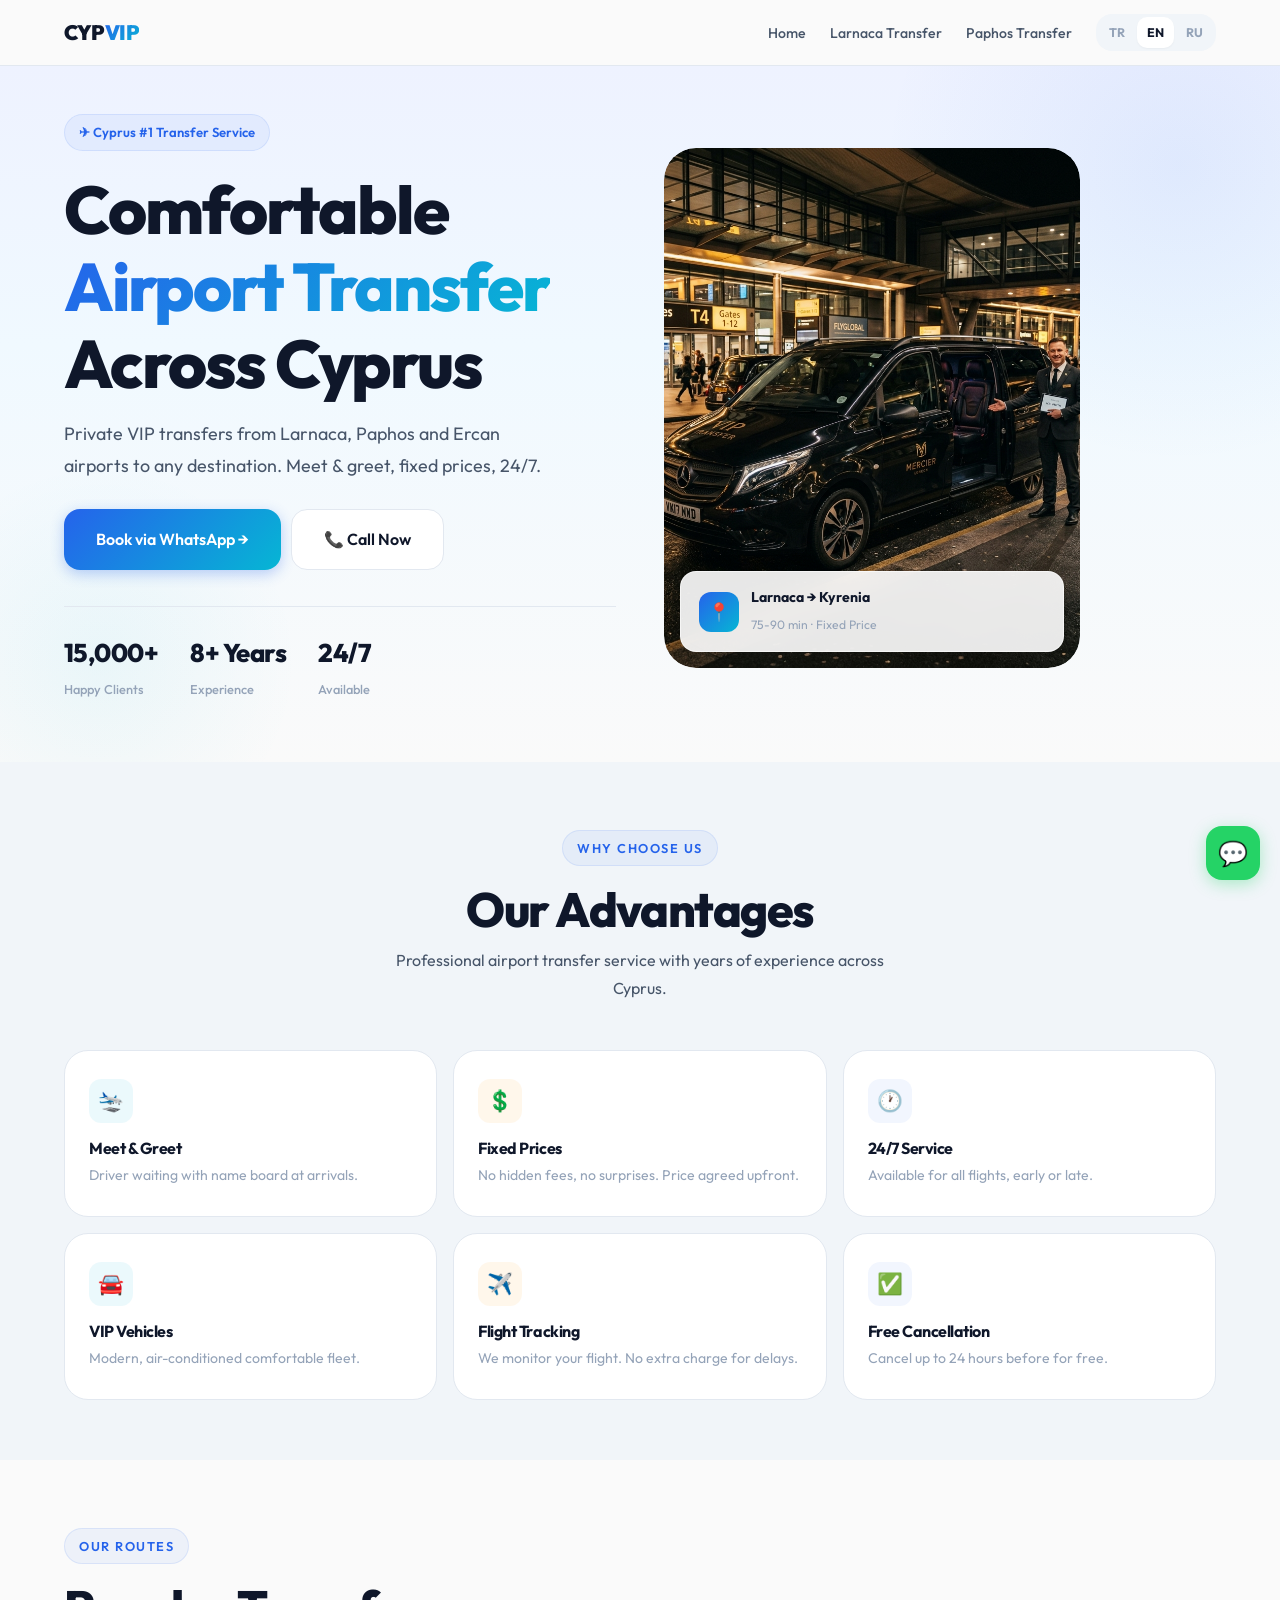
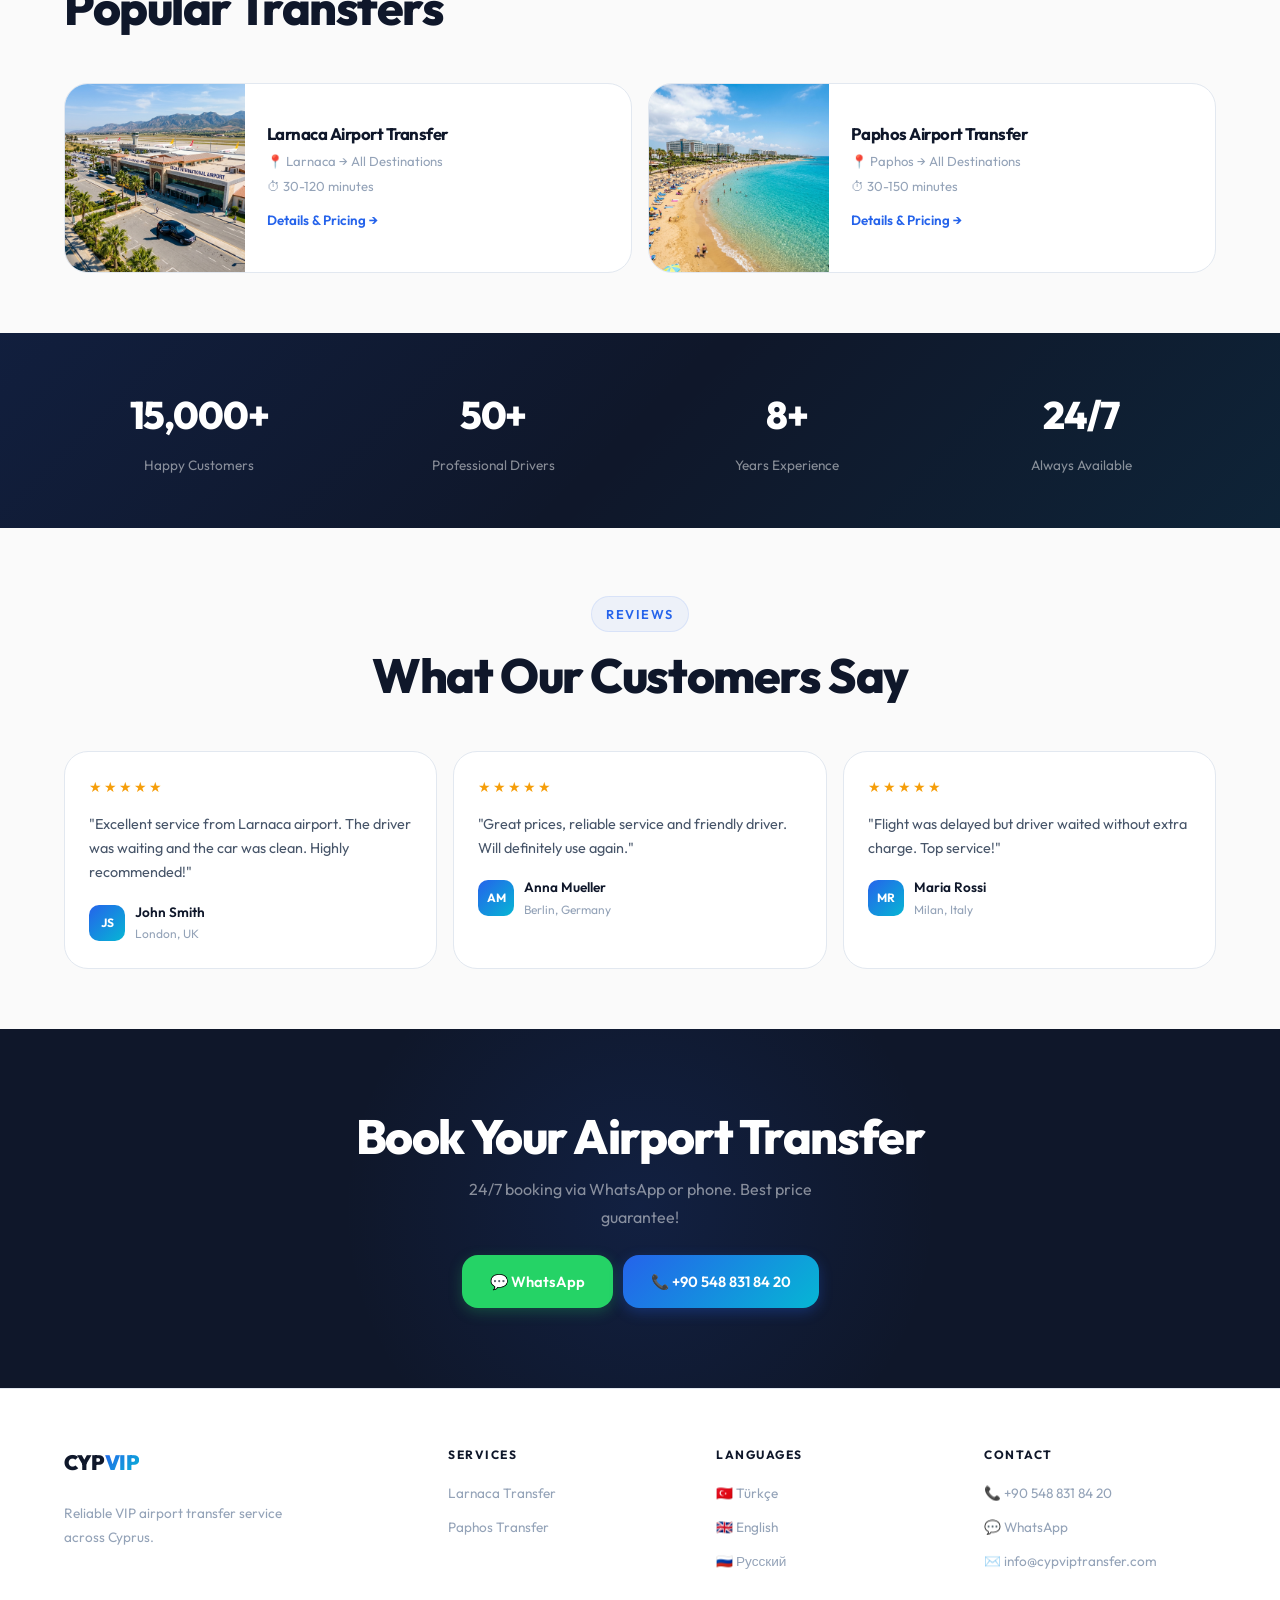
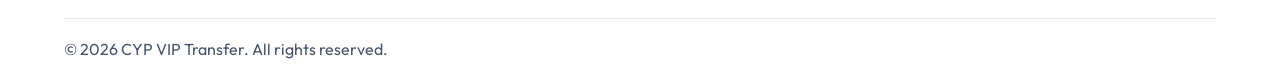
==== commit c48bbec5: "Add files via upload" ====
--- a/en/index.html
+++ b/en/index.html
@@ -100,5 +100,6 @@
 
 <footer class="footer"><div class="container"><div class="footer-grid"><div class="footer-brand"><a href="/en/" class="nav-logo">CYP<span>VIP</span></a><p>Reliable VIP airport transfer service across Cyprus.</p></div><div class="footer-col"><h4>Services</h4><ul><li><a href="/en/larnaca-airport-transfer.html">Larnaca Transfer</a></li><li><a href="/en/paphos-airport-transfer.html">Paphos Transfer</a></li></ul></div><div class="footer-col"><h4>Languages</h4><ul><li><a href="/">🇹🇷 Türkçe</a></li><li><a href="/en/">🇬🇧 English</a></li><li><a href="/ru/">🇷🇺 Русский</a></li></ul></div><div class="footer-col"><h4>Contact</h4><ul><li><a href="tel:+905488318420">📞 +90 548 831 84 20</a></li><li><a href="https://wa.me/905488318420">💬 WhatsApp</a></li><li><a href="mailto:info@cypviptransfer.com">✉️ info@cypviptransfer.com</a></li></ul></div></div><div class="footer-bottom"><p>&copy; 2026 CYP VIP Transfer. All rights reserved.</p></div></div></footer>
 <a href="https://wa.me/905488318420" class="whatsapp-float" aria-label="WhatsApp" target="_blank" rel="noopener">💬</a>
+<script>document.getElementById('menuToggle').addEventListener('click',()=>{document.getElementById('navLinks').classList.toggle('active');});const o=new IntersectionObserver(e=>{e.forEach(el=>{if(el.isIntersecting){el.target.classList.add('visible');o.unobserve(el.target);}});},{threshold:0.1});document.querySelectorAll('.fade-up').forEach(el=>o.observe(el));</script>
 </body>
 </html>
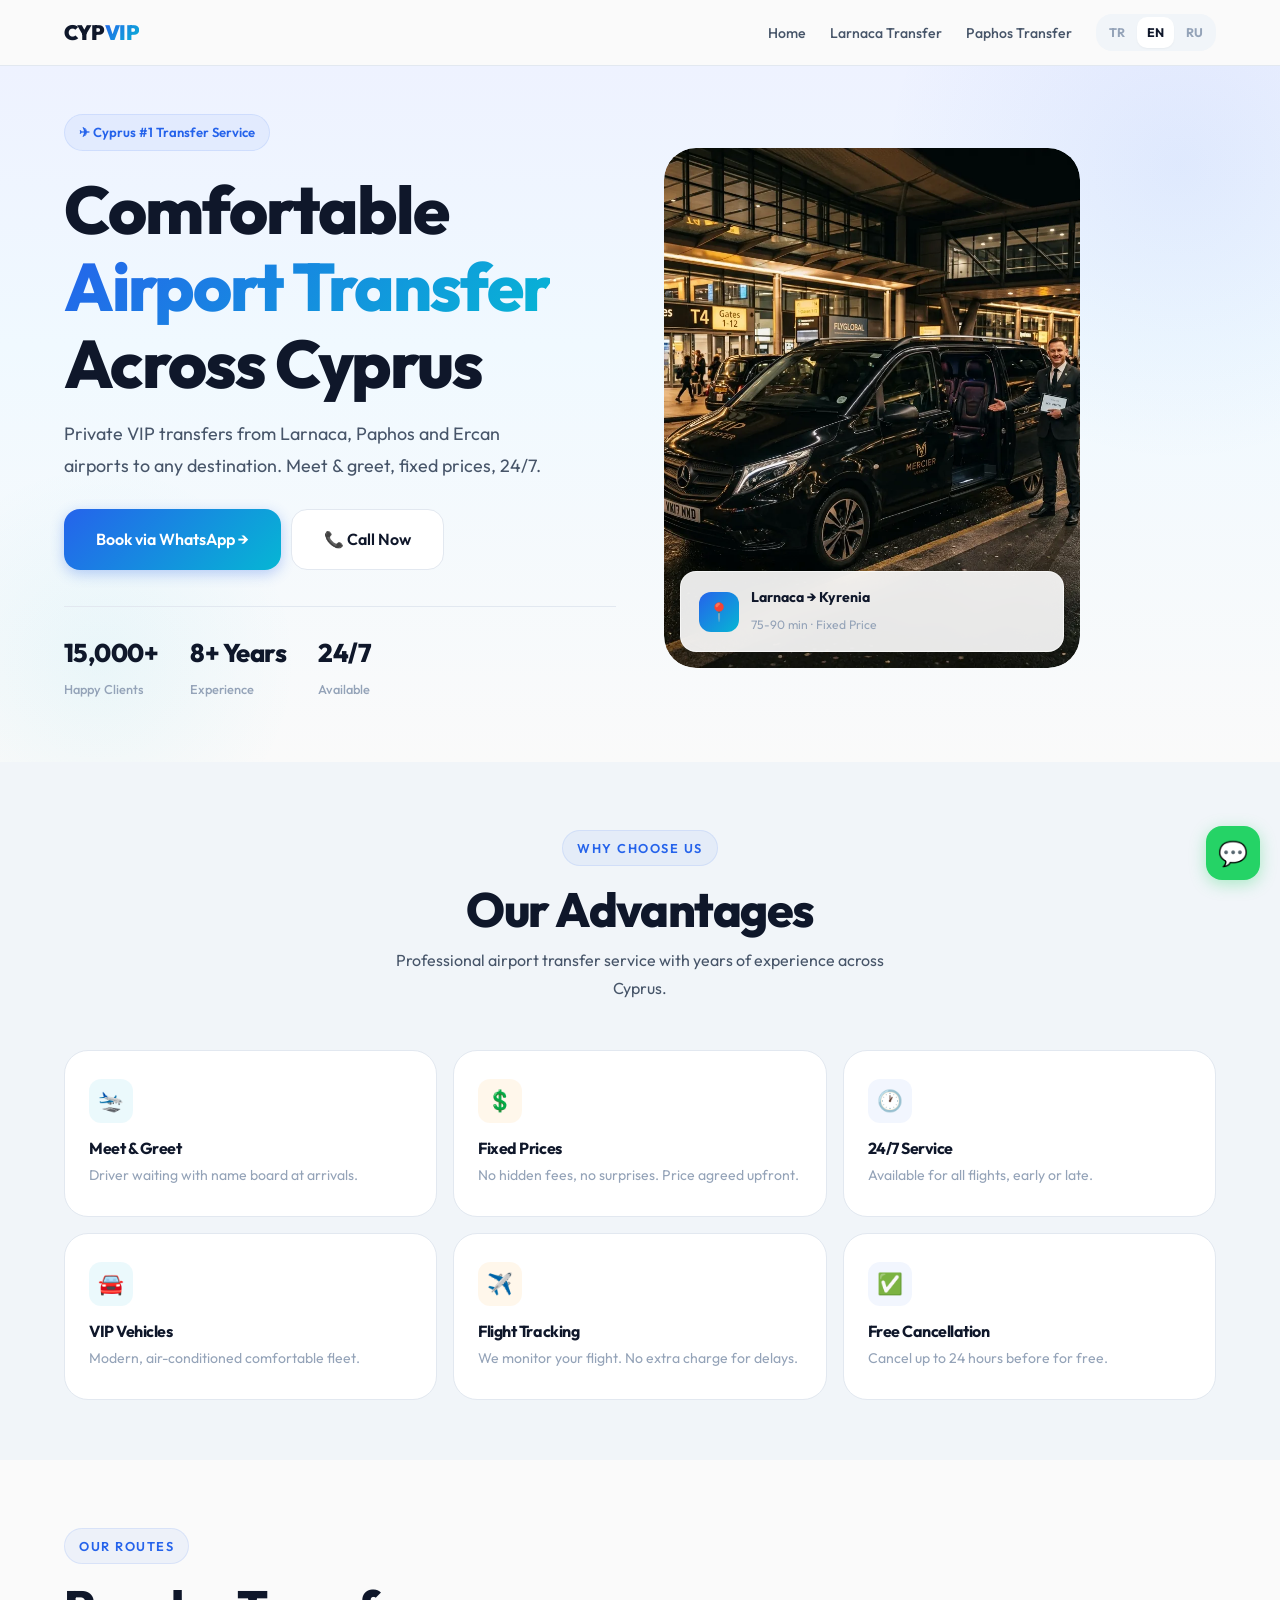
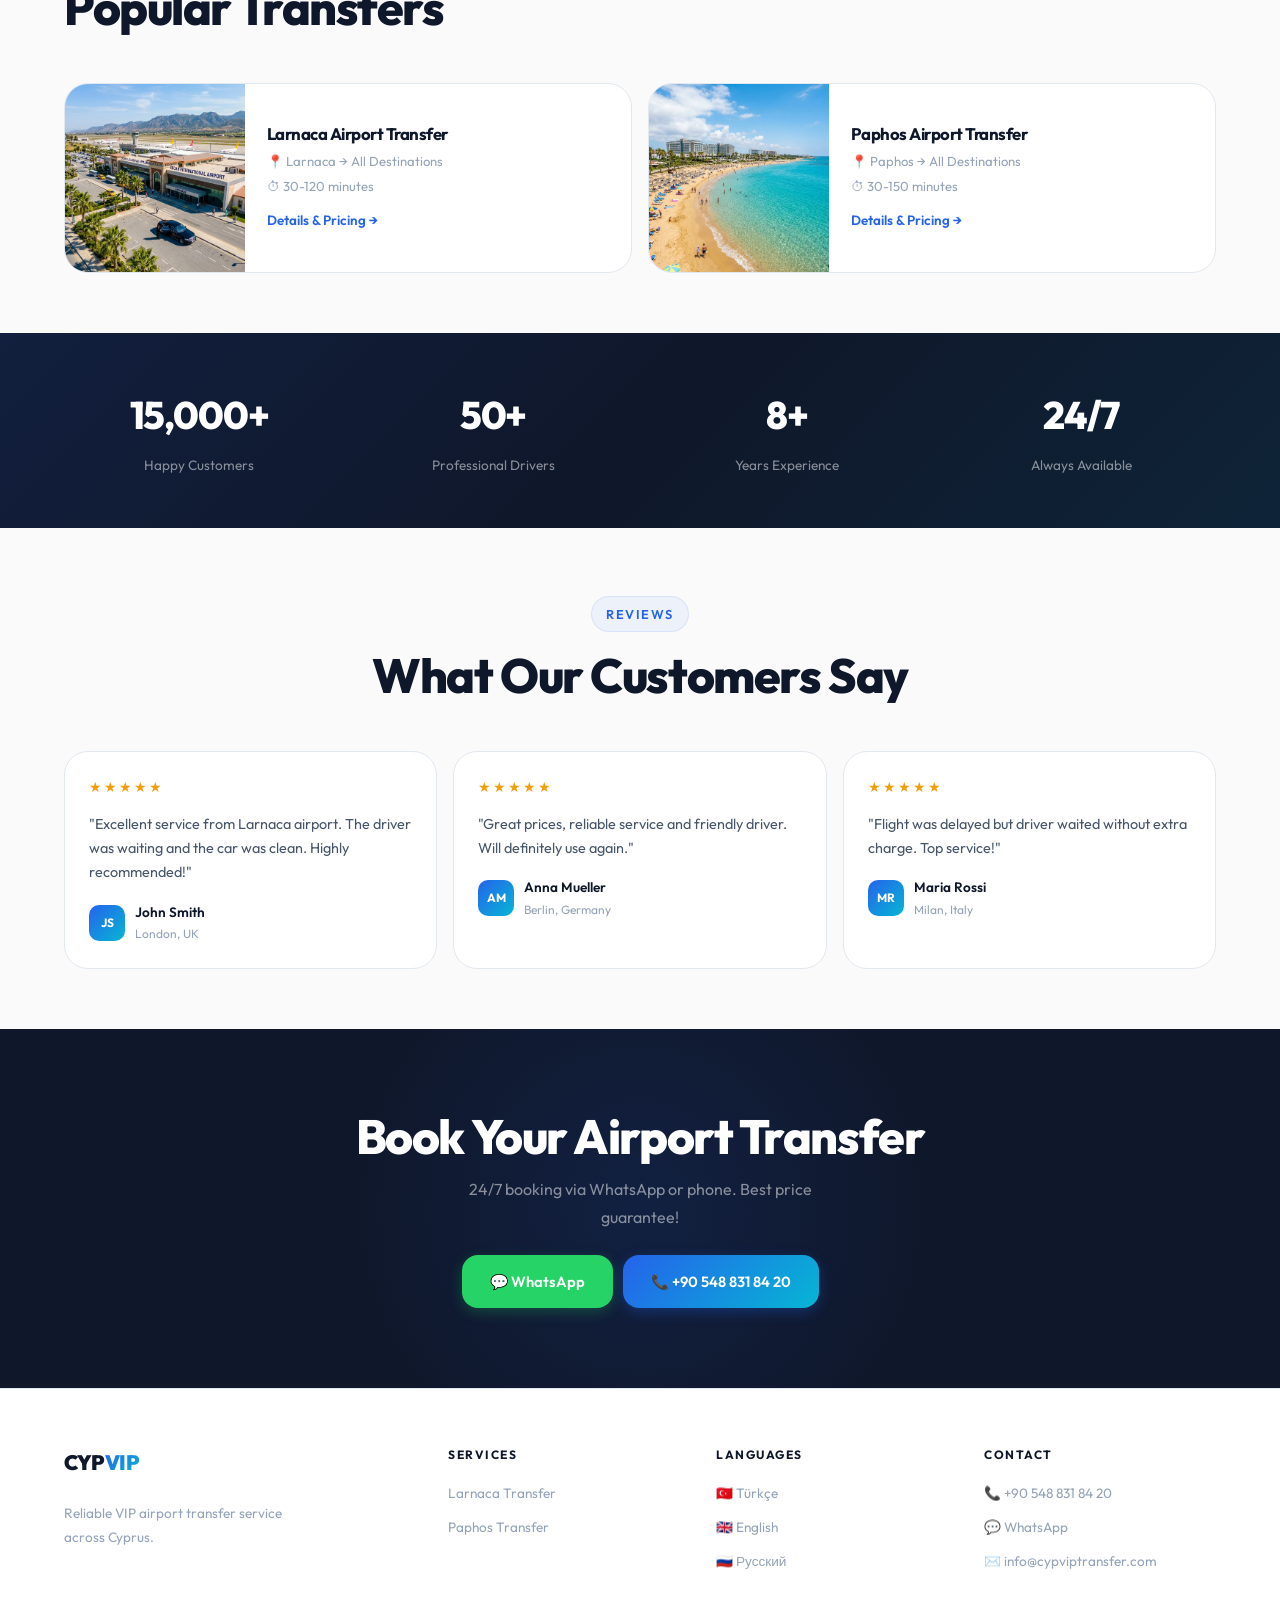
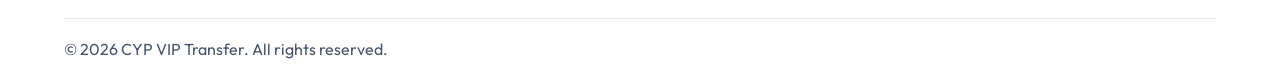
==== commit 21ca652c: "Add files via upload" ====
--- a/en/index.html
+++ b/en/index.html
@@ -39,7 +39,7 @@
       </div>
     </div>
     <div class="hero-visual">
-      <img src="../images/hero-bg.png" alt="Cyprus VIP airport transfer vehicle" width="600" height="750">
+      <img src="../images/hero-bg.webp" alt="Cyprus VIP airport transfer vehicle" width="600" height="750">
       <div class="hero-float-card">
         <div class="hero-float-icon">📍</div>
         <div class="hf-text"><strong>Larnaca → Kyrenia</strong><span>75-90 min · Fixed Price</span></div>
@@ -67,11 +67,11 @@
     <div class="section-header fade-up"><p class="section-label">Our Routes</p><h2>Popular Transfers</h2></div>
     <div class="routes-grid">
       <a href="/en/larnaca-airport-transfer.html" class="route-card fade-up">
-        <div class="route-card-img"><img src="../images/ercan-airport.png" alt="Larnaca Airport Transfer" width="200" height="200"></div>
+        <div class="route-card-img"><img loading="lazy" src="../images/ercan-airport.webp" alt="Larnaca Airport Transfer" width="200" height="200"></div>
         <div class="route-card-body"><h3>Larnaca Airport Transfer</h3><div class="route-meta"><span>📍 Larnaca → All Destinations</span><span>⏱ 30-120 minutes</span></div><span class="route-cta">Details & Pricing →</span></div>
       </a>
       <a href="/en/paphos-airport-transfer.html" class="route-card fade-up">
-        <div class="route-card-img"><img src="../images/iskele-beach.png" alt="Paphos Airport Transfer" width="200" height="200"></div>
+        <div class="route-card-img"><img loading="lazy" src="../images/iskele-beach.webp" alt="Paphos Airport Transfer" width="200" height="200"></div>
         <div class="route-card-body"><h3>Paphos Airport Transfer</h3><div class="route-meta"><span>📍 Paphos → All Destinations</span><span>⏱ 30-150 minutes</span></div><span class="route-cta">Details & Pricing →</span></div>
       </a>
     </div>
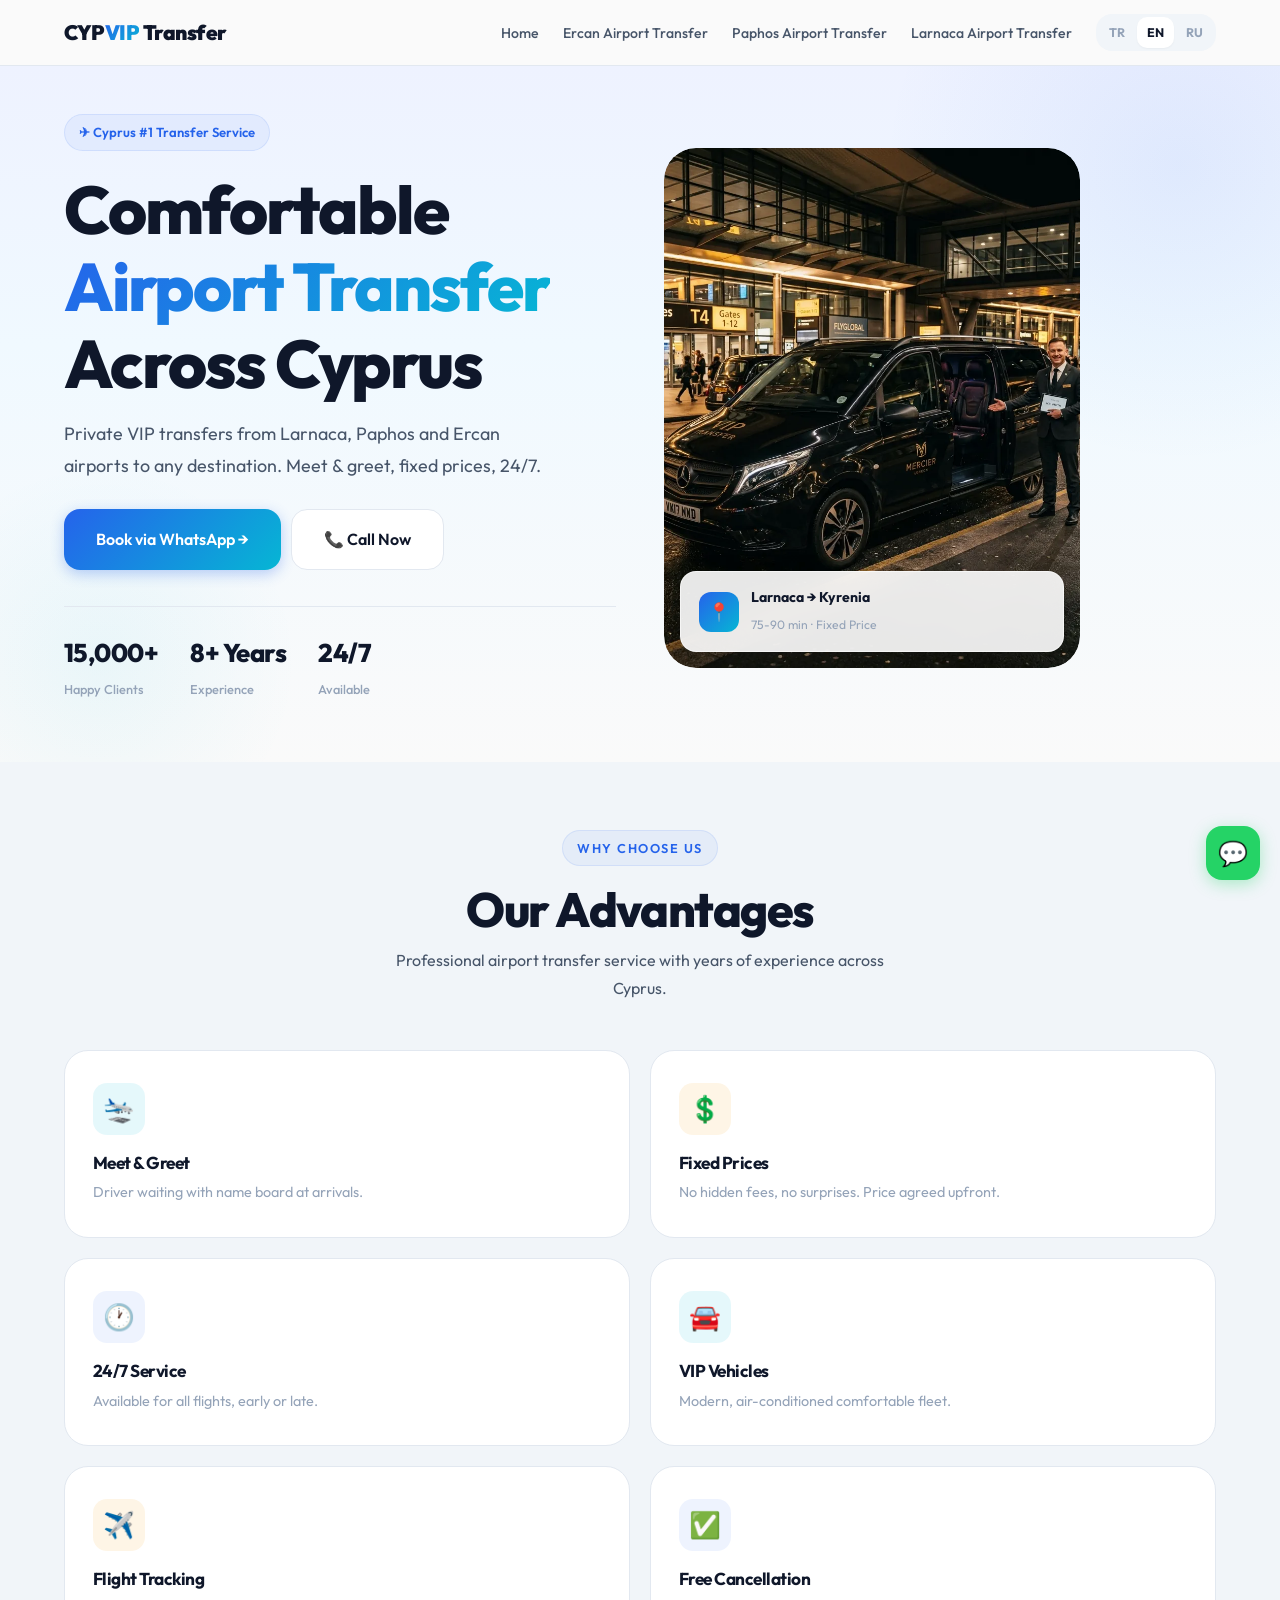
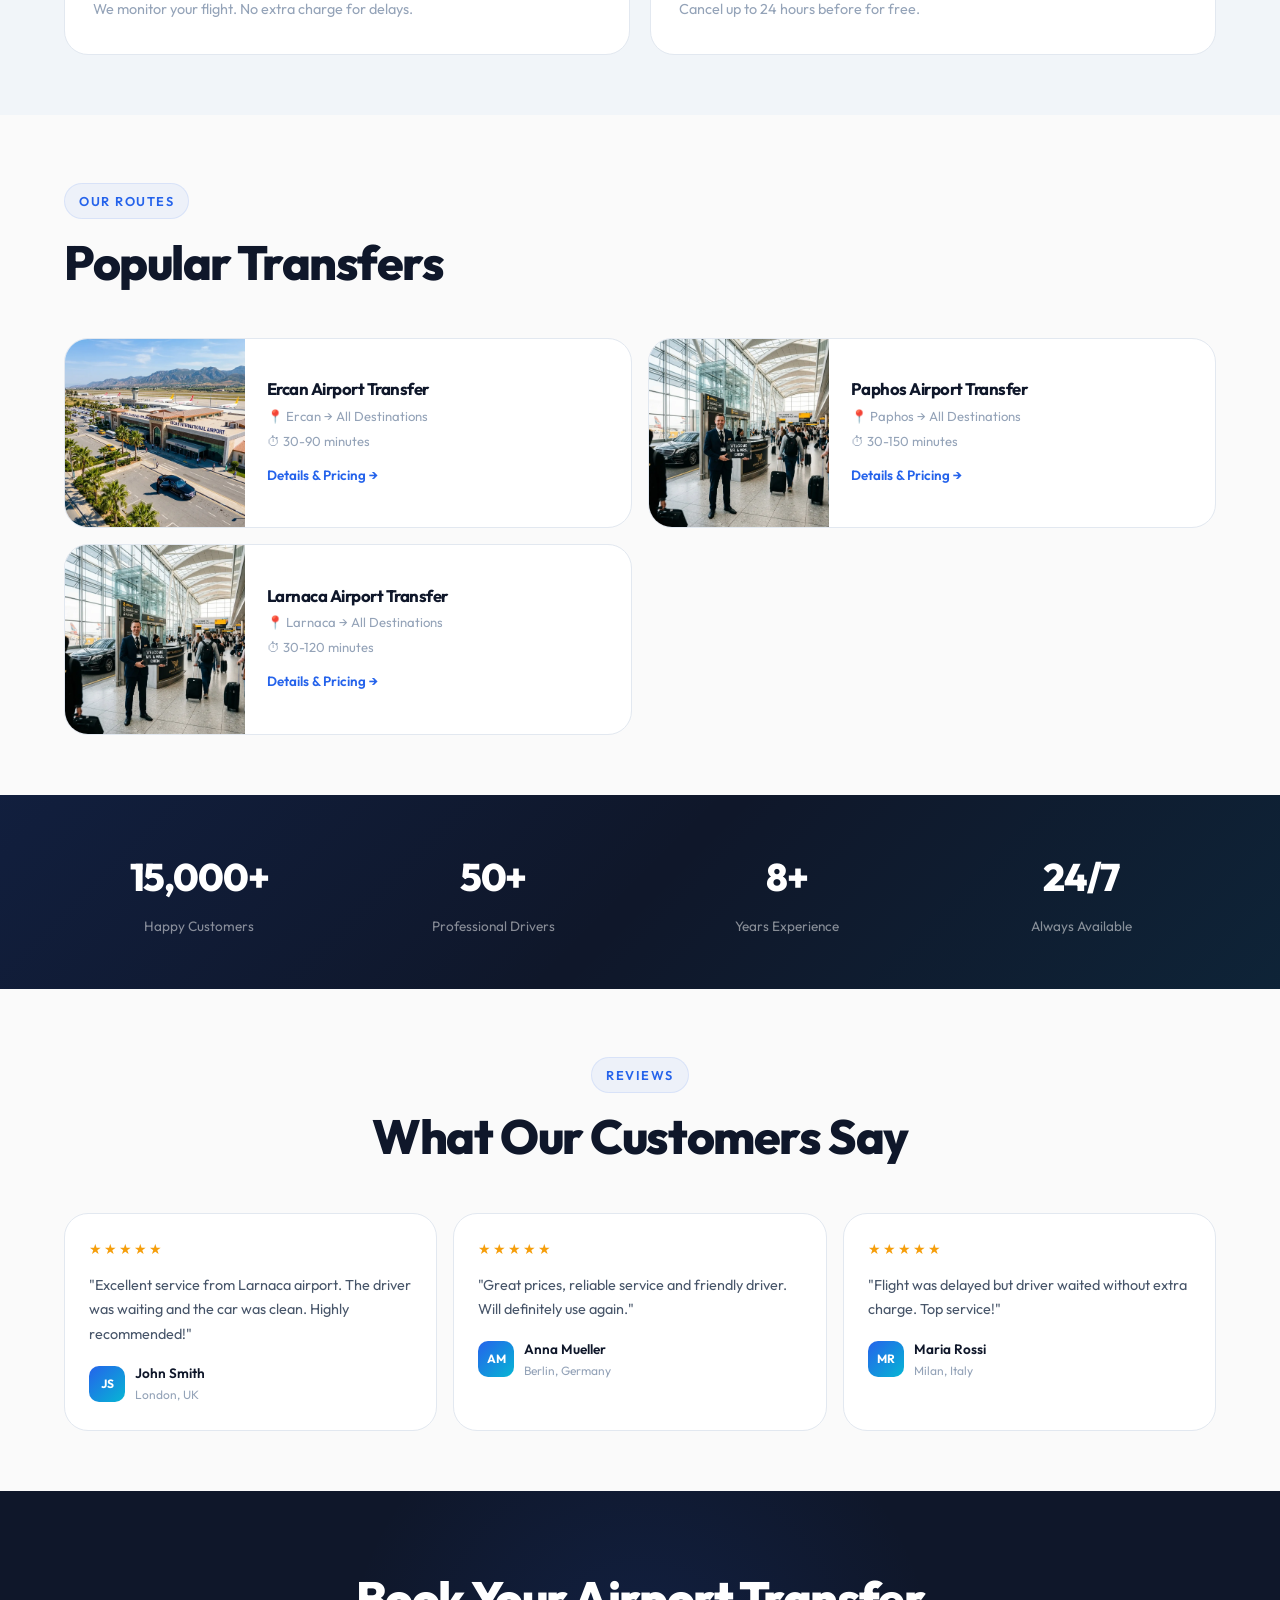
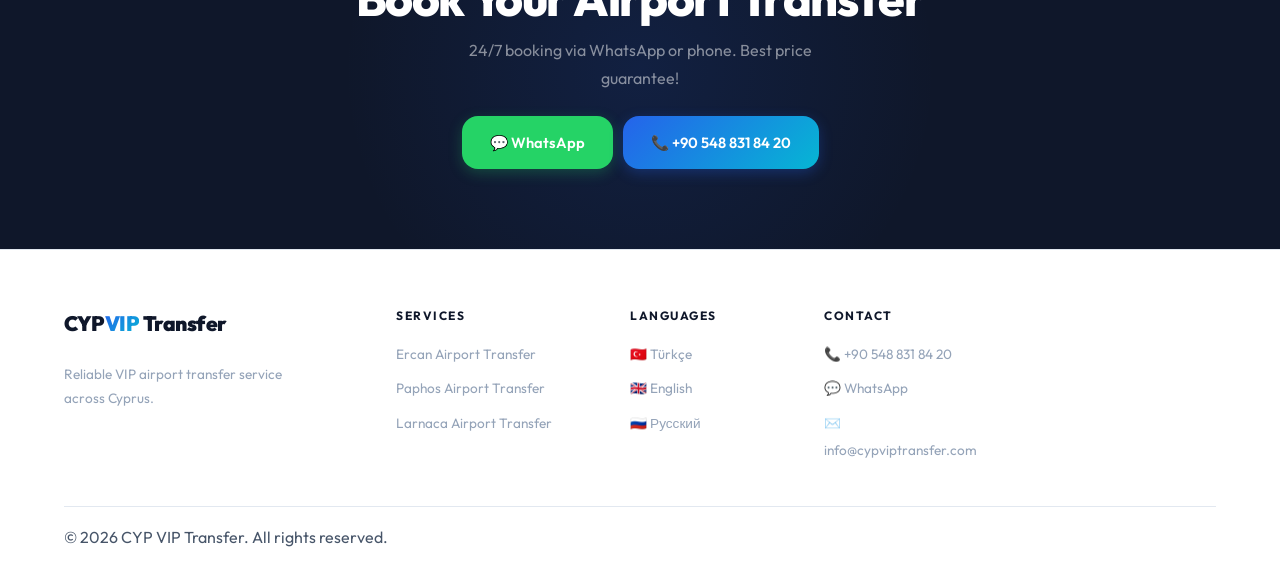
==== commit e1db903a: "Add files via upload" ====
--- a/en/index.html
+++ b/en/index.html
@@ -20,7 +20,7 @@
   <script type="application/ld+json">{"@context":"https://schema.org","@type":"LocalBusiness","name":"CYP VIP Transfer","url":"https://cypviptransfer.com","telephone":"+905488318420","areaServed":["Cyprus","Larnaca","Paphos","Ercan"],"serviceType":["Airport Transfer","VIP Transfer"],"openingHours":"Mo-Su 00:00-23:59"}</script>
 </head>
 <body>
-<nav class="navbar" id="navbar"><div class="container nav-inner"><a href="/en/" class="nav-logo">CYP<span>VIP</span></a><ul class="nav-links" id="navLinks"><li><a href="/en/">Home</a></li><li><a href="/en/larnaca-airport-transfer.html">Larnaca Transfer</a></li><li><a href="/en/paphos-airport-transfer.html">Paphos Transfer</a></li><li><div class="lang-switcher"><a href="/">TR</a><a href="/en/" class="active">EN</a><a href="/ru/">RU</a></div></li></ul><button class="menu-toggle" id="menuToggle" aria-label="Menu"><span></span><span></span><span></span></button></div></nav>
+<nav class="navbar" id="navbar"><div class="container nav-inner"><a href="/en/" class="nav-logo">CYP<span>VIP</span> Transfer</a><ul class="nav-links" id="navLinks"><li><a href="/en/">Home</a></li><li class="desktop-only"><a href="/en/ercan-airport-transfer.html">Ercan Airport Transfer</a></li><li class="desktop-only"><a href="/en/paphos-airport-transfer.html">Paphos Airport Transfer</a></li><li class="desktop-only"><a href="/en/larnaca-airport-transfer.html">Larnaca Airport Transfer</a></li><li class="mobile-only"><li class="nav-divider"></li></li><li class="mobile-only nav-category-title">Our Services</li><li class="mobile-only"><a href="/en/ercan-airport-transfer.html">✈️ Ercan Airport Transfer</a></li><li class="mobile-only"><a href="/en/paphos-airport-transfer.html">✈️ Paphos Airport Transfer</a></li><li class="mobile-only"><a href="/en/larnaca-airport-transfer.html">✈️ Larnaca Airport Transfer</a></li><li class="mobile-only"><li class="nav-divider"></li></li><li class="mobile-only mobile-cta-wrap"><a href="https://wa.me/905488318420?text=Hello,%20I%20need%20airport%20transfer." class="btn btn-whatsapp">💬 Book via WhatsApp</a><a href="tel:+905488318420" class="btn btn-primary">📞 Call Now</a></li><li><div class="lang-switcher"><a href="/">TR</a><a href="/en/" class="active">EN</a><a href="/ru/">RU</a></div></li></ul><button class="menu-toggle" id="menuToggle" aria-label="Menu"><span></span><span></span><span></span></button></div></nav>
 
 <section class="hero">
   <div class="container hero-grid">
@@ -66,13 +66,17 @@
   <div class="container">
     <div class="section-header fade-up"><p class="section-label">Our Routes</p><h2>Popular Transfers</h2></div>
     <div class="routes-grid">
-      <a href="/en/larnaca-airport-transfer.html" class="route-card fade-up">
-        <div class="route-card-img"><img loading="lazy" src="../images/ercan-airport.webp" alt="Larnaca Airport Transfer" width="200" height="200"></div>
-        <div class="route-card-body"><h3>Larnaca Airport Transfer</h3><div class="route-meta"><span>📍 Larnaca → All Destinations</span><span>⏱ 30-120 minutes</span></div><span class="route-cta">Details & Pricing →</span></div>
+      <a href="/en/ercan-airport-transfer.html" class="route-card fade-up">
+        <div class="route-card-img"><img loading="lazy" src="../images/ercan-airport.webp" alt="Ercan Airport Transfer" width="200" height="200"></div>
+        <div class="route-card-body"><h3>Ercan Airport Transfer</h3><div class="route-meta"><span>📍 Ercan → All Destinations</span><span>⏱ 30-90 minutes</span></div><span class="route-cta">Details & Pricing →</span></div>
       </a>
       <a href="/en/paphos-airport-transfer.html" class="route-card fade-up">
-        <div class="route-card-img"><img loading="lazy" src="../images/iskele-beach.webp" alt="Paphos Airport Transfer" width="200" height="200"></div>
+        <div class="route-card-img"><img loading="lazy" src="../images/airport-transfer.webp" alt="Paphos Airport Transfer" width="200" height="200"></div>
         <div class="route-card-body"><h3>Paphos Airport Transfer</h3><div class="route-meta"><span>📍 Paphos → All Destinations</span><span>⏱ 30-150 minutes</span></div><span class="route-cta">Details & Pricing →</span></div>
+      </a>
+      <a href="/en/larnaca-airport-transfer.html" class="route-card fade-up">
+        <div class="route-card-img"><img loading="lazy" src="../images/airport-transfer.webp" alt="Larnaca Airport Transfer" width="200" height="200"></div>
+        <div class="route-card-body"><h3>Larnaca Airport Transfer</h3><div class="route-meta"><span>📍 Larnaca → All Destinations</span><span>⏱ 30-120 minutes</span></div><span class="route-cta">Details & Pricing →</span></div>
       </a>
     </div>
   </div>
@@ -98,8 +102,13 @@
 
 <section class="cta-section"><div class="container"><h2>Book Your Airport Transfer</h2><p>24/7 booking via WhatsApp or phone. Best price guarantee!</p><div class="cta-buttons"><a href="https://wa.me/905488318420" class="btn btn-whatsapp">💬 WhatsApp</a><a href="tel:+905488318420" class="btn btn-primary">📞 +90 548 831 84 20</a></div></div></section>
 
-<footer class="footer"><div class="container"><div class="footer-grid"><div class="footer-brand"><a href="/en/" class="nav-logo">CYP<span>VIP</span></a><p>Reliable VIP airport transfer service across Cyprus.</p></div><div class="footer-col"><h4>Services</h4><ul><li><a href="/en/larnaca-airport-transfer.html">Larnaca Transfer</a></li><li><a href="/en/paphos-airport-transfer.html">Paphos Transfer</a></li></ul></div><div class="footer-col"><h4>Languages</h4><ul><li><a href="/">🇹🇷 Türkçe</a></li><li><a href="/en/">🇬🇧 English</a></li><li><a href="/ru/">🇷🇺 Русский</a></li></ul></div><div class="footer-col"><h4>Contact</h4><ul><li><a href="tel:+905488318420">📞 +90 548 831 84 20</a></li><li><a href="https://wa.me/905488318420">💬 WhatsApp</a></li><li><a href="mailto:info@cypviptransfer.com">✉️ info@cypviptransfer.com</a></li></ul></div></div><div class="footer-bottom"><p>&copy; 2026 CYP VIP Transfer. All rights reserved.</p></div></div></footer>
+<footer class="footer"><div class="container"><div class="footer-grid"><div class="footer-brand"><a href="/en/" class="nav-logo">CYP<span>VIP</span> Transfer</a><p>Reliable VIP airport transfer service across Cyprus.</p></div><div class="footer-col"><h4>Services</h4><ul><li><a href="/en/ercan-airport-transfer.html">Ercan Airport Transfer</a></li><li><a href="/en/paphos-airport-transfer.html">Paphos Airport Transfer</a></li><li><a href="/en/larnaca-airport-transfer.html">Larnaca Airport Transfer</a></li></ul></div><div class="footer-col"><h4>Languages</h4><ul><li><a href="/">🇹🇷 Türkçe</a></li><li><a href="/en/">🇬🇧 English</a></li><li><a href="/ru/">🇷🇺 Русский</a></li></ul></div><div class="footer-col"><h4>Contact</h4><ul><li><a href="tel:+905488318420">📞 +90 548 831 84 20</a></li><li><a href="https://wa.me/905488318420">💬 WhatsApp</a></li><li><a href="mailto:info@cypviptransfer.com">✉️ info@cypviptransfer.com</a></li></ul></div></div><div class="footer-bottom"><p>&copy; 2026 CYP VIP Transfer. All rights reserved.</p></div></div></footer>
 <a href="https://wa.me/905488318420" class="whatsapp-float" aria-label="WhatsApp" target="_blank" rel="noopener">💬</a>
-<script>document.getElementById('menuToggle').addEventListener('click',()=>{document.getElementById('navLinks').classList.toggle('active');});const o=new IntersectionObserver(e=>{e.forEach(el=>{if(el.isIntersecting){el.target.classList.add('visible');o.unobserve(el.target);}});},{threshold:0.1});document.querySelectorAll('.fade-up').forEach(el=>o.observe(el));</script>
+<script>
+const menuToggle=document.getElementById('menuToggle');const navLinks=document.getElementById('navLinks');
+menuToggle.addEventListener('click',()=>{navLinks.classList.toggle('active');menuToggle.classList.toggle('active');document.body.classList.toggle('menu-open');});
+navLinks.querySelectorAll('a:not(.lang-switcher a)').forEach(link=>{link.addEventListener('click',()=>{navLinks.classList.remove('active');menuToggle.classList.remove('active');document.body.classList.remove('menu-open');});});
+const o=new IntersectionObserver(e=>{e.forEach(el=>{if(el.isIntersecting){el.target.classList.add('visible');o.unobserve(el.target);}});},{threshold:0.1});document.querySelectorAll('.fade-up').forEach(el=>o.observe(el));
+</script>
 </body>
 </html>
--- a/style.css
+++ b/style.css
@@ -98,11 +98,21 @@
 .nav-links{display:flex;align-items:center;gap:24px;list-style:none;}
 .nav-links a{color:var(--text-secondary);text-decoration:none;font-weight:500;font-size:0.88rem;transition:var(--t);}
 .nav-links a:hover{color:var(--blue);}
+.nav-links .mobile-only{display:none;}
+.nav-links .desktop-only{display:list-item;}
 .lang-switcher{display:flex;gap:2px;background:var(--bg-alt);border-radius:var(--r);padding:3px;}
 .lang-switcher a{padding:5px 10px;border-radius:10px;font-size:0.78rem;font-weight:700;text-decoration:none;color:var(--text-muted);transition:var(--t);}
 .lang-switcher a.active{background:#fff;color:var(--primary);box-shadow:var(--shadow-sm);}
-.menu-toggle{display:none;background:none;border:none;cursor:pointer;padding:8px;}
-.menu-toggle span{display:block;width:22px;height:2px;background:var(--primary);margin:5px 0;border-radius:2px;transition:var(--t);}
+.menu-toggle{display:none;background:none;border:none;cursor:pointer;padding:8px;z-index:1002;position:relative;}
+.menu-toggle span{display:block;width:24px;height:2px;background:var(--primary);margin:5px 0;border-radius:2px;transition:var(--t);}
+.menu-toggle.active span{background:#fff;}
+.menu-toggle.active span:nth-child(1){transform:rotate(45deg) translate(5px,5px);}
+.menu-toggle.active span:nth-child(2){opacity:0;}
+.menu-toggle.active span:nth-child(3){transform:rotate(-45deg) translate(5px,-5px);}
+
+/* Mobile Menu Category */
+.nav-category-title{display:none;}
+.nav-divider{display:none;}
 
 /* Hero */
 .hero{
@@ -157,11 +167,11 @@
 .section-header.center p{margin-left:auto;margin-right:auto;}
 .section-alt{background:var(--bg-alt);}
 
-/* Services Grid — Bento style */
-.services-grid{display:grid;grid-template-columns:repeat(3,1fr);gap:16px;}
+/* Services Grid — Premium 2x2 style */
+.services-grid{display:grid;grid-template-columns:repeat(2,1fr);gap:20px;}
 .service-card{
   background:var(--bg-card);border:1px solid var(--border);
-  border-radius:var(--r-lg);padding:28px 24px;
+  border-radius:var(--r-lg);padding:32px 28px;
   transition:var(--t);position:relative;overflow:hidden;
 }
 .service-card::before{
@@ -169,18 +179,18 @@
   background:var(--gradient);opacity:0;transition:opacity 0.3s ease;z-index:0;
 }
 .service-card:hover{border-color:transparent;box-shadow:var(--shadow-glow);transform:translateY(-4px);}
-.service-card:hover::before{opacity:0.03;}
+.service-card:hover::before{opacity:0.04;}
 .service-card>*{position:relative;z-index:1;}
 .service-icon{
-  width:44px;height:44px;border-radius:12px;
+  width:52px;height:52px;border-radius:14px;
   display:flex;align-items:center;justify-content:center;
-  margin-bottom:16px;font-size:1.3rem;
-}
-.service-icon.teal{background:rgba(6,182,212,0.08);}
-.service-icon.orange{background:rgba(245,158,11,0.08);}
-.service-icon.blue{background:rgba(37,99,235,0.06);}
-.service-card h3{margin-bottom:6px;font-size:1rem;}
-.service-card p{font-size:0.88rem;color:var(--text-muted);}
+  margin-bottom:18px;font-size:1.6rem;
+}
+.service-icon.teal{background:rgba(6,182,212,0.1);}
+.service-icon.orange{background:rgba(245,158,11,0.1);}
+.service-icon.blue{background:rgba(37,99,235,0.08);}
+.service-card h3{margin-bottom:8px;font-size:1.08rem;}
+.service-card p{font-size:0.9rem;color:var(--text-muted);line-height:1.7;}
 
 /* Route Cards */
 .routes-grid{display:grid;grid-template-columns:repeat(2,1fr);gap:16px;}
@@ -265,7 +275,7 @@
 
 /* Footer */
 .footer{background:#fff;border-top:1px solid var(--border);padding:56px 0 20px;}
-.footer-grid{display:grid;grid-template-columns:1.5fr 1fr 1fr 1fr;gap:36px;margin-bottom:36px;}
+.footer-grid{display:grid;grid-template-columns:1.5fr 1fr 0.8fr 0.8fr 1fr;gap:36px;margin-bottom:36px;}
 .footer-brand .nav-logo{margin-bottom:12px;display:inline-block;}
 .footer-brand p{font-size:0.85rem;color:var(--text-muted);max-width:260px;margin-top:10px;}
 .footer-col h4{font-size:0.75rem;font-weight:700;text-transform:uppercase;letter-spacing:1.5px;color:var(--text);margin-bottom:14px;}
@@ -406,11 +416,159 @@
 .price-tag .currency{font-size:0.9rem;font-weight:600;color:var(--text-muted);}
 .price-tag .from{font-size:0.78rem;font-weight:500;color:var(--text-muted);}
 
+/* Reservation Section */
+.reservation-section{
+  padding:0 0 60px;margin-top:-30px;position:relative;z-index:10;
+}
+.reservation-card{
+  background:var(--bg-dark);border-radius:var(--r-xl);padding:40px 36px;
+  position:relative;overflow:hidden;
+  box-shadow:0 20px 60px rgba(15,23,42,0.2);
+}
+.reservation-card::before{
+  content:'';position:absolute;inset:0;
+  background:linear-gradient(135deg,rgba(37,99,235,0.1) 0%,transparent 40%,rgba(6,182,212,0.08) 100%);
+  pointer-events:none;
+}
+.reservation-card::after{
+  content:'';position:absolute;top:-150px;right:-150px;width:400px;height:400px;
+  border-radius:50%;background:radial-gradient(circle,rgba(37,99,235,0.12) 0%,transparent 70%);
+  pointer-events:none;
+}
+.reservation-header{text-align:center;margin-bottom:32px;position:relative;z-index:1;}
+.reservation-header h2{color:#fff;margin-bottom:8px;}
+.reservation-header p{color:rgba(255,255,255,0.5);max-width:420px;margin:0 auto;}
+.reservation-tag{
+  display:inline-flex;align-items:center;gap:6px;
+  padding:6px 16px;border-radius:var(--r-full);font-size:0.82rem;
+  background:rgba(37,99,235,0.15);color:#60a5fa;font-weight:600;
+  margin-bottom:16px;border:1px solid rgba(37,99,235,0.2);
+}
+.reservation-form{position:relative;z-index:1;}
+.form-grid{
+  display:grid;grid-template-columns:repeat(4,1fr);gap:16px;margin-bottom:20px;
+}
+.form-group{display:flex;flex-direction:column;gap:6px;}
+.form-group label{
+  color:rgba(255,255,255,0.8);font-size:0.82rem;font-weight:600;
+  letter-spacing:0.3px;
+}
+.form-hint{font-weight:400;color:rgba(255,255,255,0.4);font-size:0.75rem;}
+.form-group input,
+.form-group select{
+  padding:14px 16px;border:1.5px solid rgba(255,255,255,0.1);
+  border-radius:14px;background:rgba(255,255,255,0.06);
+  color:#fff;font-family:var(--font);font-size:0.9rem;
+  outline:none;transition:var(--t);
+  backdrop-filter:blur(4px);-webkit-backdrop-filter:blur(4px);
+  appearance:none;-webkit-appearance:none;
+}
+.form-group select{
+  background-image:url("data:image/svg+xml,%3Csvg xmlns='http://www.w3.org/2000/svg' width='12' height='12' fill='%2394a3b8' viewBox='0 0 16 16'%3E%3Cpath d='M8 11L3 6h10z'/%3E%3C/svg%3E");
+  background-repeat:no-repeat;background-position:right 14px center;
+  padding-right:36px;cursor:pointer;
+}
+.form-group select option{background:var(--bg-dark);color:#fff;}
+.form-group select optgroup{color:#94a3b8;font-style:normal;}
+.form-group input:focus,
+.form-group select:focus{
+  border-color:rgba(37,99,235,0.5);
+  box-shadow:0 0 0 3px rgba(37,99,235,0.15);
+  background:rgba(255,255,255,0.1);
+}
+.form-group input::-webkit-calendar-picker-indicator{filter:invert(0.7);cursor:pointer;}
+.form-row-bottom{
+  display:flex;align-items:center;justify-content:space-between;gap:16px;
+  padding-top:16px;border-top:1px solid rgba(255,255,255,0.06);
+}
+.trip-type{display:flex;gap:8px;}
+.radio-pill{cursor:pointer;}
+.radio-pill input{display:none;}
+.radio-pill span{
+  display:inline-flex;align-items:center;gap:5px;
+  padding:12px 20px;border-radius:var(--r-full);font-size:0.85rem;font-weight:600;
+  color:rgba(255,255,255,0.5);background:rgba(255,255,255,0.04);
+  border:1.5px solid rgba(255,255,255,0.08);transition:var(--t);
+}
+.radio-pill input:checked + span{
+  color:#fff;background:rgba(37,99,235,0.2);
+  border-color:rgba(37,99,235,0.4);box-shadow:0 0 20px rgba(37,99,235,0.15);
+}
+.radio-pill:hover span{border-color:rgba(255,255,255,0.2);}
+.btn-reserve{
+  padding:14px 36px;font-size:0.95rem;border-radius:var(--r);
+  animation:whatsappPulse 2.5s ease-in-out infinite;
+}
+.form-note{
+  text-align:center;color:rgba(255,255,255,0.35);font-size:0.78rem;
+  margin-top:16px;letter-spacing:0.3px;
+}
+
 /* Responsive */
 @media(max-width:992px){
   .nav-links{display:none;}
   .menu-toggle{display:block;}
-  .nav-links.active{display:flex;flex-direction:column;position:absolute;top:100%;left:0;right:0;background:rgba(250,250,250,0.98);backdrop-filter:blur(20px);padding:16px 24px;gap:14px;border-bottom:1px solid var(--border);z-index:999;}
+  .nav-links.active{
+    display:flex;flex-direction:column;
+    position:fixed;top:0;left:0;right:0;bottom:0;
+    background:rgba(15,23,42,0.97);
+    backdrop-filter:blur(20px);-webkit-backdrop-filter:blur(20px);
+    padding:100px 32px 40px;gap:0;
+    z-index:1001;overflow-y:auto;
+    animation:menuFadeIn 0.3s ease;
+  }
+  @keyframes menuFadeIn{from{opacity:0;transform:translateY(-10px);}to{opacity:1;transform:translateY(0);}}
+  .nav-links.active li{
+    opacity:0;animation:menuItemSlide 0.3s ease forwards;
+  }
+  .nav-links.active li:nth-child(1){animation-delay:0.05s;}
+  .nav-links.active li:nth-child(2){animation-delay:0.1s;}
+  .nav-links.active li:nth-child(3){animation-delay:0.15s;}
+  .nav-links.active li:nth-child(4){animation-delay:0.2s;}
+  .nav-links.active li:nth-child(5){animation-delay:0.25s;}
+  .nav-links.active li:nth-child(6){animation-delay:0.3s;}
+  .nav-links.active li:nth-child(7){animation-delay:0.35s;}
+  .nav-links.active li:nth-child(8){animation-delay:0.4s;}
+  .nav-links.active li:nth-child(9){animation-delay:0.45s;}
+  @keyframes menuItemSlide{from{opacity:0;transform:translateX(-20px);}to{opacity:1;transform:translateX(0);}}
+  .nav-links.active a{
+    color:rgba(255,255,255,0.85);font-size:1.1rem;font-weight:600;
+    display:block;padding:14px 0;
+    border-bottom:1px solid rgba(255,255,255,0.06);
+    transition:var(--t);
+  }
+  .nav-links.active a:hover{color:#60a5fa;padding-left:8px;}
+  .nav-links.active .mobile-only{display:block;}
+  .nav-links.active .desktop-only{display:none;}
+  .nav-links.active .nav-category-title{
+    display:block;
+    font-size:0.72rem;font-weight:700;text-transform:uppercase;letter-spacing:2px;
+    color:rgba(255,255,255,0.3);padding:24px 0 8px;
+    border-bottom:none;
+  }
+  .nav-links.active .nav-divider{
+    display:block;height:1px;
+    background:linear-gradient(90deg,rgba(37,99,235,0.3),rgba(6,182,212,0.3),transparent);
+    margin:8px 0 0;border-bottom:none;
+  }
+  .nav-links.active .nav-divider a{display:none;}
+  .nav-links.active .lang-switcher{
+    background:rgba(255,255,255,0.06);margin-top:24px;
+    justify-content:center;padding:6px;border-radius:14px;
+  }
+  .nav-links.active .lang-switcher a{
+    color:rgba(255,255,255,0.5);border-bottom:none;padding:8px 18px;font-size:0.85rem;
+  }
+  .nav-links.active .lang-switcher a.active{
+    background:rgba(37,99,235,0.3);color:#fff;
+  }
+  .nav-links.active .mobile-cta-wrap{
+    display:flex;flex-direction:column;gap:10px;margin-top:24px;padding-top:0;
+  }
+  .nav-links.active .mobile-cta-wrap a{
+    border-bottom:none;text-align:center;border-radius:14px;padding:16px;font-size:1rem;
+  }
+  body.menu-open{overflow:hidden;}
   .hero{padding:32px 0 40px;}
   .hero-grid{grid-template-columns:1fr;gap:24px;}
   .hero-visual{max-height:280px;aspect-ratio:16/10;}
@@ -428,6 +586,11 @@
   .section-header{margin-bottom:28px;}
   .cta-section{padding:50px 0;}
   .page-hero{padding:28px 0 24px;}
+  .form-grid{grid-template-columns:repeat(2,1fr);}
+  .reservation-card{padding:28px 20px;}
+  .form-row-bottom{flex-direction:column;gap:12px;}
+  .btn-reserve{width:100%;justify-content:center;}
+  .reservation-section{margin-top:-20px;}
 }
 @media(max-width:600px){
   .hero-grid{text-align:center;}
@@ -440,6 +603,12 @@
   .route-card{grid-template-columns:1fr;}
   .route-card-img img{max-height:150px;}
   .trust-grid{grid-template-columns:repeat(2,1fr);}
+  .form-grid{grid-template-columns:1fr;}
+  .reservation-card{padding:24px 16px;border-radius:var(--r-lg);}
+  .reservation-header{margin-bottom:20px;}
+  .reservation-header h2{font-size:1.4rem;}
+  .trip-type{width:100%;justify-content:center;}
+  .reservation-section{padding-bottom:40px;}
   .trust-item strong{font-size:1.8rem;}
   .footer-grid{grid-template-columns:1fr;}
   .footer{padding:36px 0 16px;}
